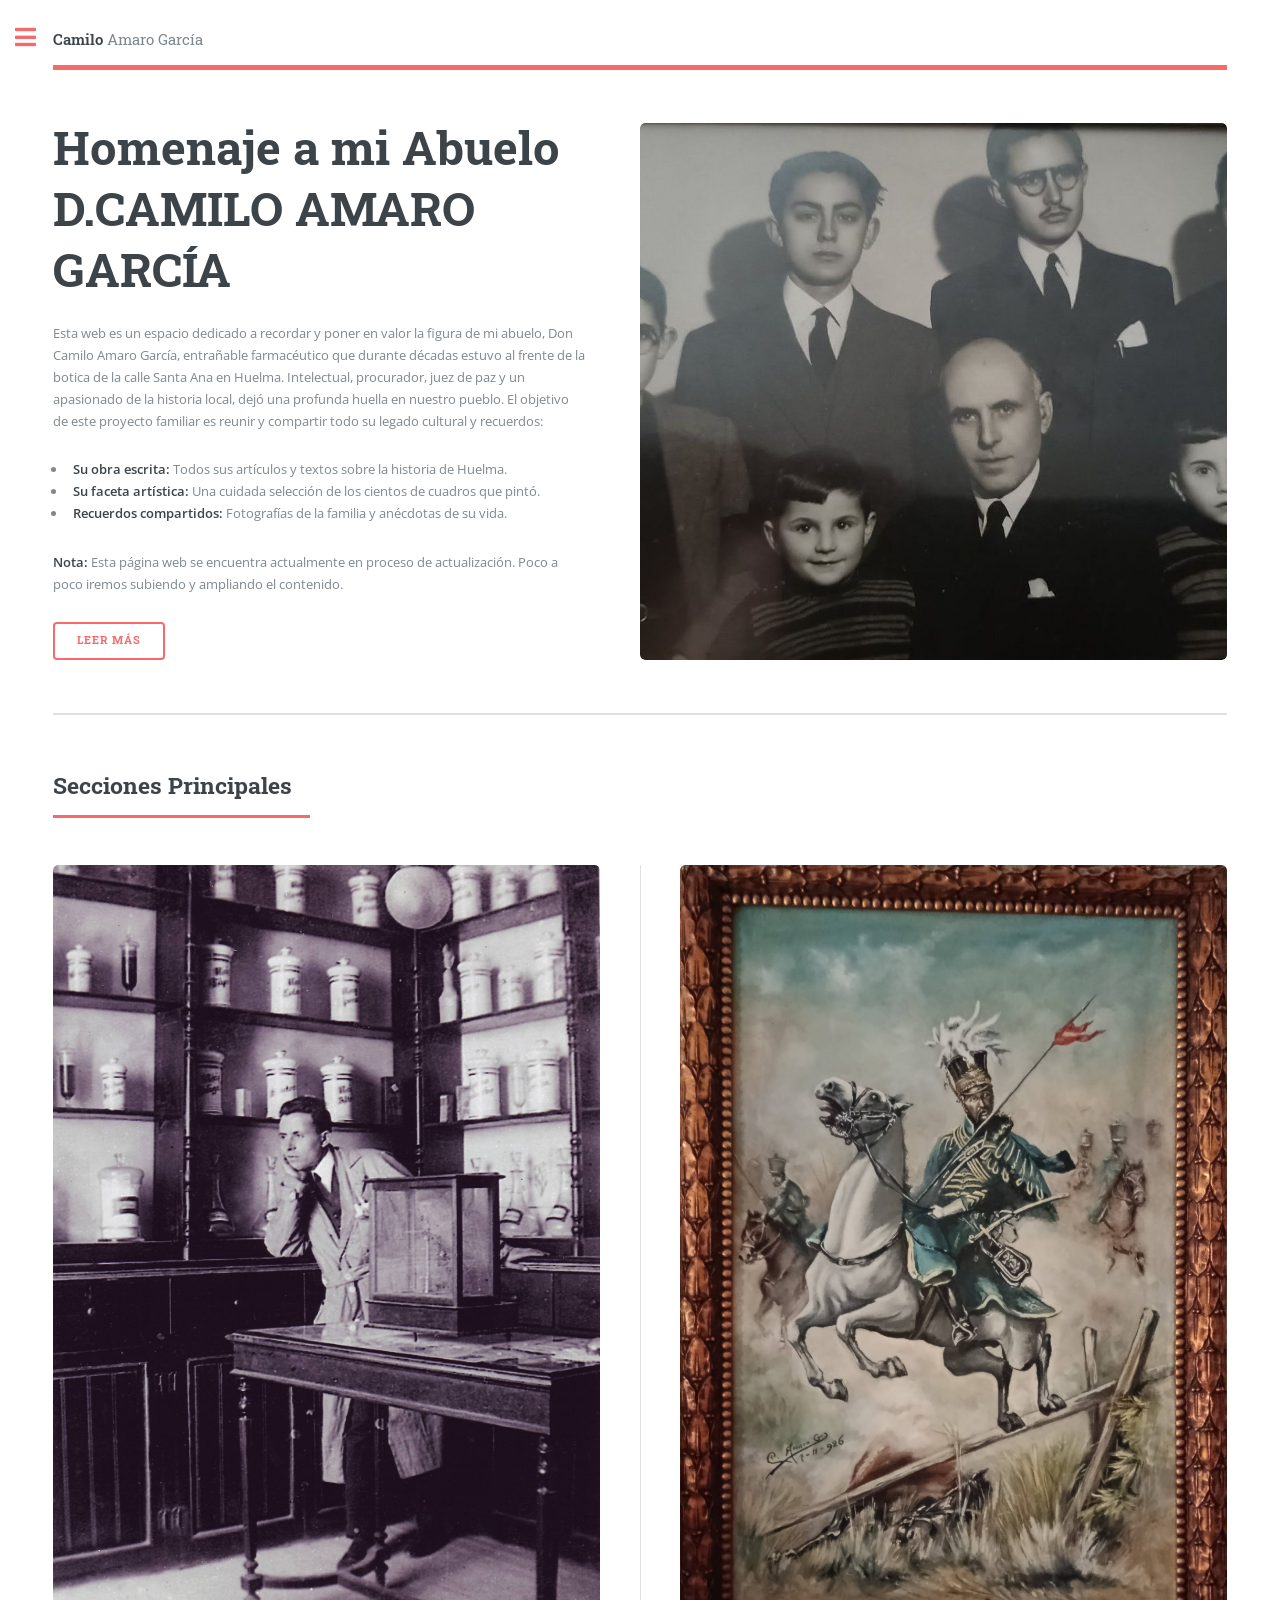
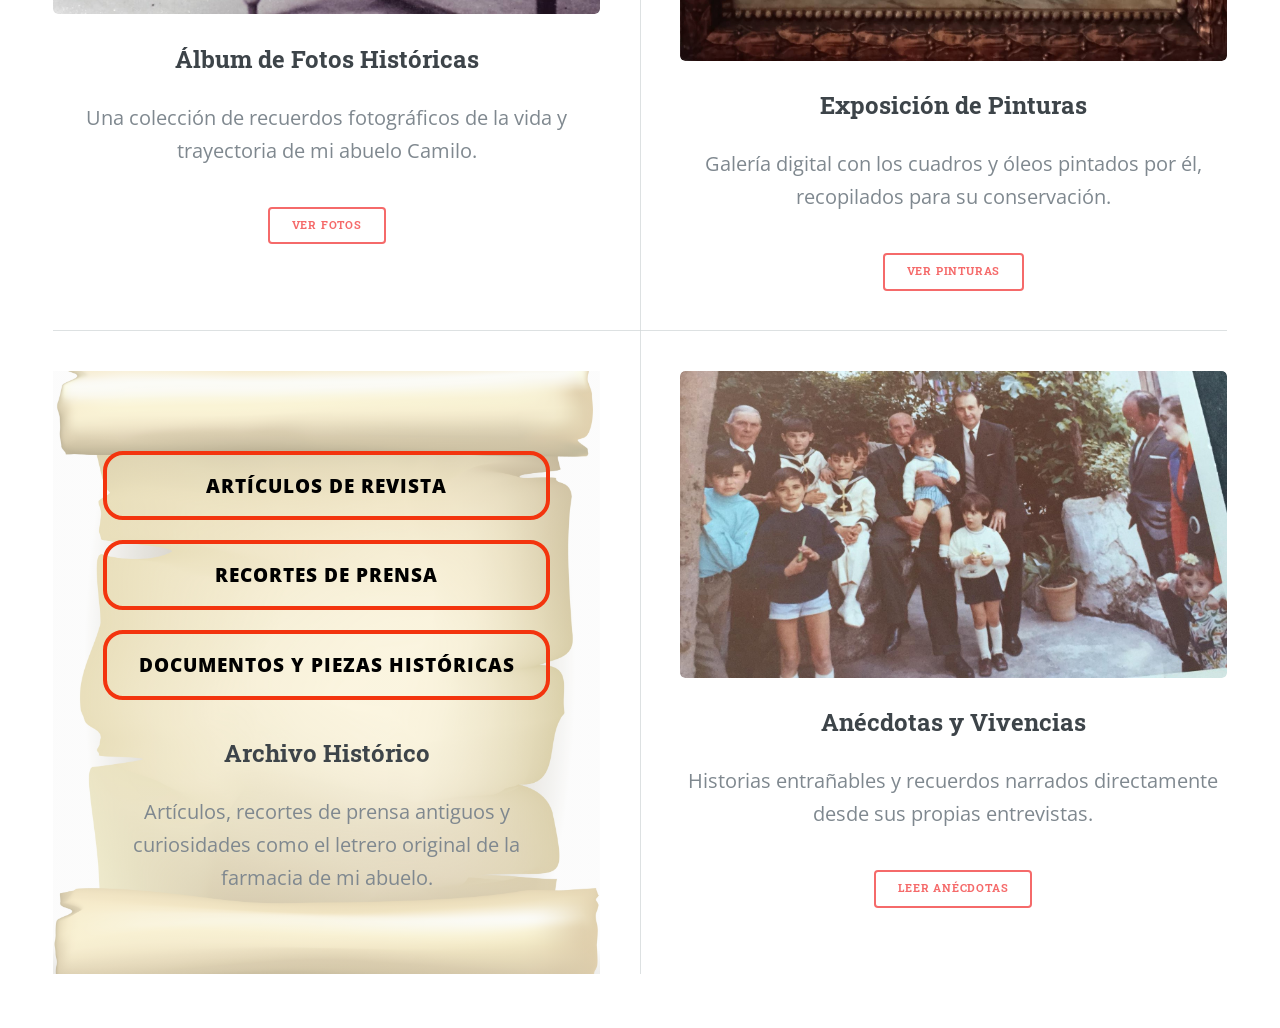
==== index.html @ 5e86f6b0 "Add temporary drive upload files with binary data - Introduced multiple new files in the .tmp.driveu" ====
<!DOCTYPE HTML>
<!--
	Editorial by HTML5 UP
	html5up.net | @ajlkn
	Free for personal and commercial use under the CCA 3.0 license (html5up.net/license)
-->
<html>
	<head>
					

		<title>Camilo Amaro García (WWW)</title>
		<meta charset="utf-8" />
		<meta name="viewport" content="width=device-width, initial-scale=1, user-scalable=no" />
		<link rel="stylesheet" href="assets/css/main.css" />
		
		<script src="https://cdn.jsdelivr.net/npm/@fancyapps/ui@5.0/dist/fancybox/fancybox.umd.js"></script>
<link rel="stylesheet" href="https://cdn.jsdelivr.net/npm/@fancyapps/ui@5.0/dist/fancybox/fancybox.css" />
		
	</head>
	<body class="is-preload">

		<!-- Wrapper -->
			<div id="wrapper">

				<!-- Main -->
					<div id="main">
						<div class="inner">

							<!-- Header -->
								<header id="header">
									<a href="index.html" class="logo"><strong>Camilo</strong> Amaro García</a>
									<ul class="icons">
									<p class="indicacion-menu">Pulsa las 3 líneas para abrir el menú</p>
									</ul>
								</header>

							<!-- Banner -->
								<section id="banner">
									<div class="content">
										<header>
											<h1>Homenaje a mi Abuelo D.CAMILO
											AMARO GARCÍA</h1>
										</header>
										<p>Esta web es un espacio dedicado a recordar y poner en valor la figura de mi abuelo, Don Camilo Amaro García, entrañable farmacéutico que durante décadas estuvo al frente de la botica de la calle Santa Ana en Huelma. Intelectual, procurador, juez de paz y un apasionado de la historia local, dejó una profunda huella en nuestro pueblo.

El objetivo de este proyecto familiar es reunir y compartir todo su legado cultural y recuerdos:
<ul>
	<li><b>Su obra escrita:</b> Todos sus artículos y textos sobre la historia de Huelma.</li>

	<li><b>Su faceta artística:</b> Una cuidada selección de los cientos de cuadros que pintó.</li>

	<li><b>Recuerdos compartidos:</b> Fotografías de la familia y anécdotas de su vida.</li>
									  </ul>
<b>Nota:</b> Esta página web se encuentra actualmente en proceso de actualización. Poco a poco iremos subiendo y ampliando el contenido.
									  <p></p>
										<ul class="actions">
										  <li><a href="" class="button big">Leer Más</a></li>
										</ul>
									</div>
									
										<a href="images/pic10.jpg" class="image" data-fancybox="galeria" data-caption="">
    									<img src="images/pic10.jpg" alt="" /></a>
									</span>
								</section>

						
								

							<!-- Section: Accesos Directos Visuales -->
<section>
    <header class="major">
        <h2>Secciones Principales</h2>
    </header>
    <div class="posts">

        <!-- 1. ACCESO A FOTOS -->
        <article>
            <a href="album01.html" class="image">
                <img src="images/pic01.jpg" alt="Acceso al Álbum de Fotos" />
            </a>
            <h3>Álbum de Fotos Históricas</h3>
            <p>Una colección de recuerdos fotográficos de la vida y trayectoria de mi abuelo Camilo.</p>
            <ul class="actions">
                <li><a href="album01.html" class="button big">Ver Fotos</a></li>
            </ul>
        </article>

        <!-- 2. ACCESO A CUADROS -->
        <article>
            <a href="pinturas01.html" class="image">
                <img src="pinturas/husar01.jpg" alt="Acceso a la Exposición de Cuadros" />
            </a>
            <h3>Exposición de Pinturas</h3>
            <p>Galería digital con los cuadros y óleos pintados por él, recopilados para su conservación.</p>
            <ul class="actions">
                <li><a href="pinturas01.html" class="button big">Ver Pinturas</a></li>
            </ul>
        </article>

        <!-- 3. ACCESO A HEMEROTECA -->
        <article class="seccion-archivo-historico">
    
    <div class="contenedor-botones-archivo">
        <a href="articulos.html" class="boton-historico">
            <span>Artículos de Revista</span>
        </a>
        <a href="prensa.html" class="boton-historico">
            <span>Recortes de prensa</span>
        </a>
        <a href="piezas.html" class="boton-historico">
            <span>Documentos y Piezas Históricas</span>
        </a>
    </div>

    <h3>Archivo Histórico</h3>
    <p>Artículos, recortes de prensa antiguos y curiosidades como el letrero original de la farmacia de mi abuelo.</p>
    
</article>

        <!-- 4. ACCESO A ANÉCDOTAS -->
        <article>
            <a href="anecdotas.html" class="image">
                <img src="images/pic11.jpg" alt="Acceso a Anécdotas" />
            </a>
            <h3>Anécdotas y Vivencias</h3>
            <p>Historias entrañables y recuerdos narrados directamente desde sus propias entrevistas.</p>
            <ul class="actions">
                <li><a href="anecdotas.html" class="button big">Leer Anécdotas</a></li>
            </ul>
        </article>

    </div>
</section>

						</div>
					</div>

				<!-- Sidebar -->
<div id="sidebar">
    <div class="inner">

        <!-- Menu -->
        <nav id="menu">
            <header class="major">
                <h2>Menu</h2>
            </header>
            <ul>
                <li><a href="index.html">Inicio</a></li>
                <li><a href="album01.html">Album de Fotos</a></li>
                <li><a href="pinturas01.html">Exposición de Pinturas</a></li>
                <li><a href="anecdotas.html">Anécdotas</a></li>
                
                <!-- SUBMENÚ DESPLEGABLE -->
                <li>
                    <span class="opener">Archivo Histórico</span>
                    <ul>
                        <li><a href="articulos.html">Artículos de Revista</a></li>
                        <li><a href="prensa.html">Recortes de Prensa</a></li>
                        <li><a href="piezas.html">Documentos y Piezas Históricas</a></li>
                    </ul>
                </li>
                
                <li><a href="links.html">Enlaces</a></li>
                <li><a href="contacto.html">Contacto</a></li> <!-- NUEVO ENLACE -->
            </ul>
        </nav>

       <!-- Section: Miniaturas de Relleno -->
<section>
    <header class="major">
        <h2>Galería</h2>
    </header>
    <div class="mini-posts">
        <!-- Foto 1 -->
        <article>
            <span class="image fit"><img src="images/travesia.jpg" alt="Travesía Camilo Amaro" /></span>
        </article>
        <!-- Foto 2 -->
        <article>
            <span class="image fit"><img src="images/pic03.jpg" alt="Recuerdo familiar" /></span>
        </article>
        <!-- Foto 3 -->
        <article>
            <span class="image fit"><img src="images/pic02.jpg" alt="Obra de arte" /></span>
        </article>
		<article>
            <span class="image fit"><img src="pinturas/callehuelmasinmarco.jpg" alt="Obra de arte" /></span>
        </article>
    </div>
</section>

        <!-- Footer -->
        <footer id="footer">
            <p class="copyright">&copy; Pagina Web rediseñada por Miguel Angel Amaro Soriano, de la plantilla Editorial de <a href="https://html5up.net">HTML5 UP</a>.</p>
        </footer>

    </div>
</div>

			</div>

		<!-- Scripts -->
				
				
				
			<script src="assets/js/jquery.min.js"></script>
			<script src="assets/js/browser.min.js"></script>
			<script src="assets/js/breakpoints.min.js"></script>
			<script src="assets/js/util.js"></script>
			<script src="assets/js/main.js"></script>
				
				<script>
  Fancybox.bind("[data-fancybox]", {
    Images: { Panzoom: { maxScale: 3 } } // Permite ampliar la foto hasta 3 veces su tamaño real en PC
  });
</script>

	</body>
</html>
---- assets/css/main.css ----
@import url(fontawesome-all.min.css);
@import url("https://fonts.googleapis.com/css?family=Open+Sans:400,600,400italic,600italic|Roboto+Slab:400,700");
/*
	Editorial by HTML5 UP
	html5up.net | @ajlkn
	Free for personal and commercial use under the CCA 3.0 license (html5up.net/license)
*/
html, body, div, span, applet, object,
iframe, h1, h2, h3, h4, h5, h6, p, blockquote,
pre, a, abbr, acronym, address, big, cite,
code, del, dfn, em, img, ins, kbd, q, s, samp,
small, strike, strong, sub, sup, tt, var, b,
u, i, center, dl, dt, dd, ol, ul, li, fieldset,
form, label, legend, table, caption, tbody,
tfoot, thead, tr, th, td, article, aside,
canvas, details, embed, figure, figcaption,
footer, header, hgroup, menu, nav, output, ruby,
section, summary, time, mark, audio, video {
  margin: 0;
  padding: 0;
  border: 0;
  font-size: 100%;
  font: inherit;
  vertical-align: baseline; }

article, aside, details, figcaption, figure,
footer, header, hgroup, menu, nav, section {
  display: block; }

body {
  line-height: 1; }

ol, ul {
  list-style: none; }

blockquote, q {
  quotes: none; }
  blockquote:before, blockquote:after, q:before, q:after {
    content: '';
    content: none; }

table {
  border-collapse: collapse;
  border-spacing: 0; }

body {
  -webkit-text-size-adjust: none; }

mark {
  background-color: transparent;
  color: inherit; }

input::-moz-focus-inner {
  border: 0;
  padding: 0; }

input, select, textarea {
  -moz-appearance: none;
  -webkit-appearance: none;
  -ms-appearance: none;
  appearance: none; }

/* Basic */
@-ms-viewport {
  width: device-width; }

body {
  -ms-overflow-style: scrollbar; }

@media screen and (max-width: 480px) {
  html, body {
    min-width: 320px; } }

html {
  box-sizing: border-box; }

*, *:before, *:after {
  box-sizing: inherit; }

body {
  background: #ffffff; }
  body.is-preload *, body.is-preload *:before, body.is-preload *:after, body.is-resizing *, body.is-resizing *:before, body.is-resizing *:after {
    -moz-animation: none !important;
    -webkit-animation: none !important;
    -ms-animation: none !important;
    animation: none !important;
    -moz-transition: none !important;
    -webkit-transition: none !important;
    -ms-transition: none !important;
    transition: none !important; }

/* Type */
body, input, select, textarea {
  color: #7f888f;
  font-family: "Open Sans", sans-serif;
  font-size: 13pt;
  font-weight: 400;
  line-height: 1.65; }
  @media screen and (max-width: 1680px) {
    body, input, select, textarea {
      font-size: 11pt; } }
  @media screen and (max-width: 1280px) {
    body, input, select, textarea {
      font-size: 10pt; } }
  @media screen and (max-width : 1194px ){
    body, input, select, textarea {
      font-size: 9pt; } }

a {
  -moz-transition: color 0.2s ease-in-out, border-bottom-color 0.2s ease-in-out;
  -webkit-transition: color 0.2s ease-in-out, border-bottom-color 0.2s ease-in-out;
  -ms-transition: color 0.2s ease-in-out, border-bottom-color 0.2s ease-in-out;
  transition: color 0.2s ease-in-out, border-bottom-color 0.2s ease-in-out;
  border-bottom: dotted 1px;
  color: #f56a6a;
  text-decoration: none; }
  a:hover {
    border-bottom-color: #f56a6a;
    color: #f56a6a !important; }
    a:hover strong {
      color: inherit; }

strong, b {
  color: #3d4449;
  font-weight: 600; }

em, i {
  font-style: italic; }

p {
  margin: 0 0 2em 0; }

h1, h2, h3, h4, h5, h6 {
  color: #3d4449;
  font-family: "Roboto Slab", serif;
  font-weight: 700;
  line-height: 1.5;
  margin: 0 0 1em 0; }
  h1 a, h2 a, h3 a, h4 a, h5 a, h6 a {
    color: inherit;
    text-decoration: none;
    border-bottom: 0; }

h1 {
  font-size: 4em;
  margin: 0 0 0.5em 0;
  line-height: 1.3; }

h2 {
  font-size: 1.75em; }

h3 {
  font-size: 1.25em; }

h4 {
  font-size: 1.1em; }

h5 {
  font-size: 0.9em; }

h6 {
  font-size: 0.7em; }

@media screen and (max-width: 1680px) {
  h1 {
    font-size: 3.5em; } }

@media screen and (max-width: 980px) {
  h1 {
    font-size: 3.25em; } }

@media screen and (max-width: 736px) {
  h1 {
    font-size: 2em;
    line-height: 1.4; }
  h2 {
    font-size: 1.5em; } }

sub {
  font-size: 0.8em;
  position: relative;
  top: 0.5em; }

sup {
  font-size: 0.8em;
  position: relative;
  top: -0.5em; }

blockquote {
  border-left: solid 3px rgba(210, 215, 217, 0.75);
  font-style: italic;
  margin: 0 0 2em 0;
  padding: 0.5em 0 0.5em 2em; }

code {
  background: rgba(230, 235, 237, 0.25);
  border-radius: 0.375em;
  border: solid 1px rgba(210, 215, 217, 0.75);
  font-family: "Courier New", monospace;
  font-size: 0.9em;
  margin: 0 0.25em;
  padding: 0.25em 0.65em; }

pre {
  -webkit-overflow-scrolling: touch;
  font-family: "Courier New", monospace;
  font-size: 0.9em;
  margin: 0 0 2em 0; }
  pre code {
    display: block;
    line-height: 1.75;
    padding: 1em 1.5em;
    overflow-x: auto; }

hr {
  border: 0;
  border-bottom: solid 1px rgba(210, 215, 217, 0.75);
  margin: 2em 0; }
  hr.major {
    margin: 3em 0; }

.align-left {
  text-align: left; }

.align-center {
  text-align: center; }

.align-right {
  text-align: right; }

/* Row */
.row {
  display: flex;
  flex-wrap: wrap;
  box-sizing: border-box;
  align-items: stretch; }
  .row > * {
    box-sizing: border-box; }
  .row.gtr-uniform > * > :last-child {
    margin-bottom: 0; }
  .row.aln-left {
    justify-content: flex-start; }
  .row.aln-center {
    justify-content: center; }
  .row.aln-right {
    justify-content: flex-end; }
  .row.aln-top {
    align-items: flex-start; }
  .row.aln-middle {
    align-items: center; }
  .row.aln-bottom {
    align-items: flex-end; }
  .row > .imp {
    order: -1; }
  .row > .col-1 {
    width: 8.33333%; }
  .row > .off-1 {
    margin-left: 8.33333%; }
  .row > .col-2 {
    width: 16.66667%; }
  .row > .off-2 {
    margin-left: 16.66667%; }
  .row > .col-3 {
    width: 25%; }
  .row > .off-3 {
    margin-left: 25%; }
  .row > .col-4 {
    width: 33.33333%; }
  .row > .off-4 {
    margin-left: 33.33333%; }
  .row > .col-5 {
    width: 41.66667%; }
  .row > .off-5 {
    margin-left: 41.66667%; }
  .row > .col-6 {
    width: 50%; }
  .row > .off-6 {
    margin-left: 50%; }
  .row > .col-7 {
    width: 58.33333%; }
  .row > .off-7 {
    margin-left: 58.33333%; }
  .row > .col-8 {
    width: 66.66667%; }
  .row > .off-8 {
    margin-left: 66.66667%; }
  .row > .col-9 {
    width: 75%; }
  .row > .off-9 {
    margin-left: 75%; }
  .row > .col-10 {
    width: 83.33333%; }
  .row > .off-10 {
    margin-left: 83.33333%; }
  .row > .col-11 {
    width: 91.66667%; }
  .row > .off-11 {
    margin-left: 91.66667%; }
  .row > .col-12 {
    width: 100%; }
  .row > .off-12 {
    margin-left: 100%; }
  .row.gtr-0 {
    margin-top: 0;
    margin-left: 0em; }
    .row.gtr-0 > * {
      padding: 0 0 0 0em; }
    .row.gtr-0.gtr-uniform {
      margin-top: 0em; }
      .row.gtr-0.gtr-uniform > * {
        padding-top: 0em; }
  .row.gtr-25 {
    margin-top: 0;
    margin-left: -0.375em; }
    .row.gtr-25 > * {
      padding: 0 0 0 0.375em; }
    .row.gtr-25.gtr-uniform {
      margin-top: -0.375em; }
      .row.gtr-25.gtr-uniform > * {
        padding-top: 0.375em; }
  .row.gtr-50 {
    margin-top: 0;
    margin-left: -0.75em; }
    .row.gtr-50 > * {
      padding: 0 0 0 0.75em; }
    .row.gtr-50.gtr-uniform {
      margin-top: -0.75em; }
      .row.gtr-50.gtr-uniform > * {
        padding-top: 0.75em; }
  .row {
    margin-top: 0;
    margin-left: -1.5em; }
    .row > * {
      padding: 0 0 0 1.5em; }
    .row.gtr-uniform {
      margin-top: -1.5em; }
      .row.gtr-uniform > * {
        padding-top: 1.5em; }
  .row.gtr-150 {
    margin-top: 0;
    margin-left: -2.25em; }
    .row.gtr-150 > * {
      padding: 0 0 0 2.25em; }
    .row.gtr-150.gtr-uniform {
      margin-top: -2.25em; }
      .row.gtr-150.gtr-uniform > * {
        padding-top: 2.25em; }
  .row.gtr-200 {
    margin-top: 0;
    margin-left: -3em; }
    .row.gtr-200 > * {
      padding: 0 0 0 3em; }
    .row.gtr-200.gtr-uniform {
      margin-top: -3em; }
      .row.gtr-200.gtr-uniform > * {
        padding-top: 3em; }
  @media screen and (max-width: 1680px) {
    .row {
      display: flex;
      flex-wrap: wrap;
      box-sizing: border-box;
      align-items: stretch; }
      .row > * {
        box-sizing: border-box; }
      .row.gtr-uniform > * > :last-child {
        margin-bottom: 0; }
      .row.aln-left {
        justify-content: flex-start; }
      .row.aln-center {
        justify-content: center; }
      .row.aln-right {
        justify-content: flex-end; }
      .row.aln-top {
        align-items: flex-start; }
      .row.aln-middle {
        align-items: center; }
      .row.aln-bottom {
        align-items: flex-end; }
      .row > .imp-xlarge {
        order: -1; }
      .row > .col-1-xlarge {
        width: 8.33333%; }
      .row > .off-1-xlarge {
        margin-left: 8.33333%; }
      .row > .col-2-xlarge {
        width: 16.66667%; }
      .row > .off-2-xlarge {
        margin-left: 16.66667%; }
      .row > .col-3-xlarge {
        width: 25%; }
      .row > .off-3-xlarge {
        margin-left: 25%; }
      .row > .col-4-xlarge {
        width: 33.33333%; }
      .row > .off-4-xlarge {
        margin-left: 33.33333%; }
      .row > .col-5-xlarge {
        width: 41.66667%; }
      .row > .off-5-xlarge {
        margin-left: 41.66667%; }
      .row > .col-6-xlarge {
        width: 50%; }
      .row > .off-6-xlarge {
        margin-left: 50%; }
      .row > .col-7-xlarge {
        width: 58.33333%; }
      .row > .off-7-xlarge {
        margin-left: 58.33333%; }
      .row > .col-8-xlarge {
        width: 66.66667%; }
      .row > .off-8-xlarge {
        margin-left: 66.66667%; }
      .row > .col-9-xlarge {
        width: 75%; }
      .row > .off-9-xlarge {
        margin-left: 75%; }
      .row > .col-10-xlarge {
        width: 83.33333%; }
      .row > .off-10-xlarge {
        margin-left: 83.33333%; }
      .row > .col-11-xlarge {
        width: 91.66667%; }
      .row > .off-11-xlarge {
        margin-left: 91.66667%; }
      .row > .col-12-xlarge {
        width: 100%; }
      .row > .off-12-xlarge {
        margin-left: 100%; }
      .row.gtr-0 {
        margin-top: 0;
        margin-left: 0em; }
        .row.gtr-0 > * {
          padding: 0 0 0 0em; }
        .row.gtr-0.gtr-uniform {
          margin-top: 0em; }
          .row.gtr-0.gtr-uniform > * {
            padding-top: 0em; }
      .row.gtr-25 {
        margin-top: 0;
        margin-left: -0.375em; }
        .row.gtr-25 > * {
          padding: 0 0 0 0.375em; }
        .row.gtr-25.gtr-uniform {
          margin-top: -0.375em; }
          .row.gtr-25.gtr-uniform > * {
            padding-top: 0.375em; }
      .row.gtr-50 {
        margin-top: 0;
        margin-left: -0.75em; }
        .row.gtr-50 > * {
          padding: 0 0 0 0.75em; }
        .row.gtr-50.gtr-uniform {
          margin-top: -0.75em; }
          .row.gtr-50.gtr-uniform > * {
            padding-top: 0.75em; }
      .row {
        margin-top: 0;
        margin-left: -1.5em; }
        .row > * {
          padding: 0 0 0 1.5em; }
        .row.gtr-uniform {
          margin-top: -1.5em; }
          .row.gtr-uniform > * {
            padding-top: 1.5em; }
      .row.gtr-150 {
        margin-top: 0;
        margin-left: -2.25em; }
        .row.gtr-150 > * {
          padding: 0 0 0 2.25em; }
        .row.gtr-150.gtr-uniform {
          margin-top: -2.25em; }
          .row.gtr-150.gtr-uniform > * {
            padding-top: 2.25em; }
      .row.gtr-200 {
        margin-top: 0;
        margin-left: -3em; }
        .row.gtr-200 > * {
          padding: 0 0 0 3em; }
        .row.gtr-200.gtr-uniform {
          margin-top: -3em; }
          .row.gtr-200.gtr-uniform > * {
            padding-top: 3em; } }
  @media screen and (max-width: 1280px) {
    .row {
      display: flex;
      flex-wrap: wrap;
      box-sizing: border-box;
      align-items: stretch; }
      .row > * {
        box-sizing: border-box; }
      .row.gtr-uniform > * > :last-child {
        margin-bottom: 0; }
      .row.aln-left {
        justify-content: flex-start; }
      .row.aln-center {
        justify-content: center; }
      .row.aln-right {
        justify-content: flex-end; }
      .row.aln-top {
        align-items: flex-start; }
      .row.aln-middle {
        align-items: center; }
      .row.aln-bottom {
        align-items: flex-end; }
      .row > .imp-large {
        order: -1; }
      .row > .col-1-large {
        width: 8.33333%; }
      .row > .off-1-large {
        margin-left: 8.33333%; }
      .row > .col-2-large {
        width: 16.66667%; }
      .row > .off-2-large {
        margin-left: 16.66667%; }
      .row > .col-3-large {
        width: 25%; }
      .row > .off-3-large {
        margin-left: 25%; }
      .row > .col-4-large {
        width: 33.33333%; }
      .row > .off-4-large {
        margin-left: 33.33333%; }
      .row > .col-5-large {
        width: 41.66667%; }
      .row > .off-5-large {
        margin-left: 41.66667%; }
      .row > .col-6-large {
        width: 50%; }
      .row > .off-6-large {
        margin-left: 50%; }
      .row > .col-7-large {
        width: 58.33333%; }
      .row > .off-7-large {
        margin-left: 58.33333%; }
      .row > .col-8-large {
        width: 66.66667%; }
      .row > .off-8-large {
        margin-left: 66.66667%; }
      .row > .col-9-large {
        width: 75%; }
      .row > .off-9-large {
        margin-left: 75%; }
      .row > .col-10-large {
        width: 83.33333%; }
      .row > .off-10-large {
        margin-left: 83.33333%; }
      .row > .col-11-large {
        width: 91.66667%; }
      .row > .off-11-large {
        margin-left: 91.66667%; }
      .row > .col-12-large {
        width: 100%; }
      .row > .off-12-large {
        margin-left: 100%; }
      .row.gtr-0 {
        margin-top: 0;
        margin-left: 0em; }
        .row.gtr-0 > * {
          padding: 0 0 0 0em; }
        .row.gtr-0.gtr-uniform {
          margin-top: 0em; }
          .row.gtr-0.gtr-uniform > * {
            padding-top: 0em; }
      .row.gtr-25 {
        margin-top: 0;
        margin-left: -0.375em; }
        .row.gtr-25 > * {
          padding: 0 0 0 0.375em; }
        .row.gtr-25.gtr-uniform {
          margin-top: -0.375em; }
          .row.gtr-25.gtr-uniform > * {
            padding-top: 0.375em; }
      .row.gtr-50 {
        margin-top: 0;
        margin-left: -0.75em; }
        .row.gtr-50 > * {
          padding: 0 0 0 0.75em; }
        .row.gtr-50.gtr-uniform {
          margin-top: -0.75em; }
          .row.gtr-50.gtr-uniform > * {
            padding-top: 0.75em; }
      .row {
        margin-top: 0;
        margin-left: -1.5em; }
        .row > * {
          padding: 0 0 0 1.5em; }
        .row.gtr-uniform {
          margin-top: -1.5em; }
          .row.gtr-uniform > * {
            padding-top: 1.5em; }
      .row.gtr-150 {
        margin-top: 0;
        margin-left: -2.25em; }
        .row.gtr-150 > * {
          padding: 0 0 0 2.25em; }
        .row.gtr-150.gtr-uniform {
          margin-top: -2.25em; }
          .row.gtr-150.gtr-uniform > * {
            padding-top: 2.25em; }
      .row.gtr-200 {
        margin-top: 0;
        margin-left: -3em; }
        .row.gtr-200 > * {
          padding: 0 0 0 3em; }
        .row.gtr-200.gtr-uniform {
          margin-top: -3em; }
          .row.gtr-200.gtr-uniform > * {
            padding-top: 3em; } }
  @media screen and (max-width: 980px) {
    .row {
      display: flex;
      flex-wrap: wrap;
      box-sizing: border-box;
      align-items: stretch; }
      .row > * {
        box-sizing: border-box; }
      .row.gtr-uniform > * > :last-child {
        margin-bottom: 0; }
      .row.aln-left {
        justify-content: flex-start; }
      .row.aln-center {
        justify-content: center; }
      .row.aln-right {
        justify-content: flex-end; }
      .row.aln-top {
        align-items: flex-start; }
      .row.aln-middle {
        align-items: center; }
      .row.aln-bottom {
        align-items: flex-end; }
      .row > .imp-medium {
        order: -1; }
      .row > .col-1-medium {
        width: 8.33333%; }
      .row > .off-1-medium {
        margin-left: 8.33333%; }
      .row > .col-2-medium {
        width: 16.66667%; }
      .row > .off-2-medium {
        margin-left: 16.66667%; }
      .row > .col-3-medium {
        width: 25%; }
      .row > .off-3-medium {
        margin-left: 25%; }
      .row > .col-4-medium {
        width: 33.33333%; }
      .row > .off-4-medium {
        margin-left: 33.33333%; }
      .row > .col-5-medium {
        width: 41.66667%; }
      .row > .off-5-medium {
        margin-left: 41.66667%; }
      .row > .col-6-medium {
        width: 50%; }
      .row > .off-6-medium {
        margin-left: 50%; }
      .row > .col-7-medium {
        width: 58.33333%; }
      .row > .off-7-medium {
        margin-left: 58.33333%; }
      .row > .col-8-medium {
        width: 66.66667%; }
      .row > .off-8-medium {
        margin-left: 66.66667%; }
      .row > .col-9-medium {
        width: 75%; }
      .row > .off-9-medium {
        margin-left: 75%; }
      .row > .col-10-medium {
        width: 83.33333%; }
      .row > .off-10-medium {
        margin-left: 83.33333%; }
      .row > .col-11-medium {
        width: 91.66667%; }
      .row > .off-11-medium {
        margin-left: 91.66667%; }
      .row > .col-12-medium {
        width: 100%; }
      .row > .off-12-medium {
        margin-left: 100%; }
      .row.gtr-0 {
        margin-top: 0;
        margin-left: 0em; }
        .row.gtr-0 > * {
          padding: 0 0 0 0em; }
        .row.gtr-0.gtr-uniform {
          margin-top: 0em; }
          .row.gtr-0.gtr-uniform > * {
            padding-top: 0em; }
      .row.gtr-25 {
        margin-top: 0;
        margin-left: -0.375em; }
        .row.gtr-25 > * {
          padding: 0 0 0 0.375em; }
        .row.gtr-25.gtr-uniform {
          margin-top: -0.375em; }
          .row.gtr-25.gtr-uniform > * {
            padding-top: 0.375em; }
      .row.gtr-50 {
        margin-top: 0;
        margin-left: -0.75em; }
        .row.gtr-50 > * {
          padding: 0 0 0 0.75em; }
        .row.gtr-50.gtr-uniform {
          margin-top: -0.75em; }
          .row.gtr-50.gtr-uniform > * {
            padding-top: 0.75em; }
      .row {
        margin-top: 0;
        margin-left: -1.5em; }
        .row > * {
          padding: 0 0 0 1.5em; }
        .row.gtr-uniform {
          margin-top: -1.5em; }
          .row.gtr-uniform > * {
            padding-top: 1.5em; }
      .row.gtr-150 {
        margin-top: 0;
        margin-left: -2.25em; }
        .row.gtr-150 > * {
          padding: 0 0 0 2.25em; }
        .row.gtr-150.gtr-uniform {
          margin-top: -2.25em; }
          .row.gtr-150.gtr-uniform > * {
            padding-top: 2.25em; }
      .row.gtr-200 {
        margin-top: 0;
        margin-left: -3em; }
        .row.gtr-200 > * {
          padding: 0 0 0 3em; }
        .row.gtr-200.gtr-uniform {
          margin-top: -3em; }
          .row.gtr-200.gtr-uniform > * {
            padding-top: 3em; } }
  @media screen and (max-width: 736px) {
    .row {
      display: flex;
      flex-wrap: wrap;
      box-sizing: border-box;
      align-items: stretch; }
      .row > * {
        box-sizing: border-box; }
      .row.gtr-uniform > * > :last-child {
        margin-bottom: 0; }
      .row.aln-left {
        justify-content: flex-start; }
      .row.aln-center {
        justify-content: center; }
      .row.aln-right {
        justify-content: flex-end; }
      .row.aln-top {
        align-items: flex-start; }
      .row.aln-middle {
        align-items: center; }
      .row.aln-bottom {
        align-items: flex-end; }
      .row > .imp-small {
        order: -1; }
      .row > .col-1-small {
        width: 8.33333%; }
      .row > .off-1-small {
        margin-left: 8.33333%; }
      .row > .col-2-small {
        width: 16.66667%; }
      .row > .off-2-small {
        margin-left: 16.66667%; }
      .row > .col-3-small {
        width: 25%; }
      .row > .off-3-small {
        margin-left: 25%; }
      .row > .col-4-small {
        width: 33.33333%; }
      .row > .off-4-small {
        margin-left: 33.33333%; }
      .row > .col-5-small {
        width: 41.66667%; }
      .row > .off-5-small {
        margin-left: 41.66667%; }
      .row > .col-6-small {
        width: 50%; }
      .row > .off-6-small {
        margin-left: 50%; }
      .row > .col-7-small {
        width: 58.33333%; }
      .row > .off-7-small {
        margin-left: 58.33333%; }
      .row > .col-8-small {
        width: 66.66667%; }
      .row > .off-8-small {
        margin-left: 66.66667%; }
      .row > .col-9-small {
        width: 75%; }
      .row > .off-9-small {
        margin-left: 75%; }
      .row > .col-10-small {
        width: 83.33333%; }
      .row > .off-10-small {
        margin-left: 83.33333%; }
      .row > .col-11-small {
        width: 91.66667%; }
      .row > .off-11-small {
        margin-left: 91.66667%; }
      .row > .col-12-small {
        width: 100%; }
      .row > .off-12-small {
        margin-left: 100%; }
      .row.gtr-0 {
        margin-top: 0;
        margin-left: 0em; }
        .row.gtr-0 > * {
          padding: 0 0 0 0em; }
        .row.gtr-0.gtr-uniform {
          margin-top: 0em; }
          .row.gtr-0.gtr-uniform > * {
            padding-top: 0em; }
      .row.gtr-25 {
        margin-top: 0;
        margin-left: -0.375em; }
        .row.gtr-25 > * {
          padding: 0 0 0 0.375em; }
        .row.gtr-25.gtr-uniform {
          margin-top: -0.375em; }
          .row.gtr-25.gtr-uniform > * {
            padding-top: 0.375em; }
      .row.gtr-50 {
        margin-top: 0;
        margin-left: -0.75em; }
        .row.gtr-50 > * {
          padding: 0 0 0 0.75em; }
        .row.gtr-50.gtr-uniform {
          margin-top: -0.75em; }
          .row.gtr-50.gtr-uniform > * {
            padding-top: 0.75em; }
      .row {
        margin-top: 0;
        margin-left: -1.5em; }
        .row > * {
          padding: 0 0 0 1.5em; }
        .row.gtr-uniform {
          margin-top: -1.5em; }
          .row.gtr-uniform > * {
            padding-top: 1.5em; }
      .row.gtr-150 {
        margin-top: 0;
        margin-left: -2.25em; }
        .row.gtr-150 > * {
          padding: 0 0 0 2.25em; }
        .row.gtr-150.gtr-uniform {
          margin-top: -2.25em; }
          .row.gtr-150.gtr-uniform > * {
            padding-top: 2.25em; }
      .row.gtr-200 {
        margin-top: 0;
        margin-left: -3em; }
        .row.gtr-200 > * {
          padding: 0 0 0 3em; }
        .row.gtr-200.gtr-uniform {
          margin-top: -3em; }
          .row.gtr-200.gtr-uniform > * {
            padding-top: 3em; } }
  @media screen and (max-width: 480px) {
    .row {
      display: flex;
      flex-wrap: wrap;
      box-sizing: border-box;
      align-items: stretch; }
      .row > * {
        box-sizing: border-box; }
      .row.gtr-uniform > * > :last-child {
        margin-bottom: 0; }
      .row.aln-left {
        justify-content: flex-start; }
      .row.aln-center {
        justify-content: center; }
      .row.aln-right {
        justify-content: flex-end; }
      .row.aln-top {
        align-items: flex-start; }
      .row.aln-middle {
        align-items: center; }
      .row.aln-bottom {
        align-items: flex-end; }
      .row > .imp-xsmall {
        order: -1; }
      .row > .col-1-xsmall {
        width: 8.33333%; }
      .row > .off-1-xsmall {
        margin-left: 8.33333%; }
      .row > .col-2-xsmall {
        width: 16.66667%; }
      .row > .off-2-xsmall {
        margin-left: 16.66667%; }
      .row > .col-3-xsmall {
        width: 25%; }
      .row > .off-3-xsmall {
        margin-left: 25%; }
      .row > .col-4-xsmall {
        width: 33.33333%; }
      .row > .off-4-xsmall {
        margin-left: 33.33333%; }
      .row > .col-5-xsmall {
        width: 41.66667%; }
      .row > .off-5-xsmall {
        margin-left: 41.66667%; }
      .row > .col-6-xsmall {
        width: 50%; }
      .row > .off-6-xsmall {
        margin-left: 50%; }
      .row > .col-7-xsmall {
        width: 58.33333%; }
      .row > .off-7-xsmall {
        margin-left: 58.33333%; }
      .row > .col-8-xsmall {
        width: 66.66667%; }
      .row > .off-8-xsmall {
        margin-left: 66.66667%; }
      .row > .col-9-xsmall {
        width: 75%; }
      .row > .off-9-xsmall {
        margin-left: 75%; }
      .row > .col-10-xsmall {
        width: 83.33333%; }
      .row > .off-10-xsmall {
        margin-left: 83.33333%; }
      .row > .col-11-xsmall {
        width: 91.66667%; }
      .row > .off-11-xsmall {
        margin-left: 91.66667%; }
      .row > .col-12-xsmall {
        width: 100%; }
      .row > .off-12-xsmall {
        margin-left: 100%; }
      .row.gtr-0 {
        margin-top: 0;
        margin-left: 0em; }
        .row.gtr-0 > * {
          padding: 0 0 0 0em; }
        .row.gtr-0.gtr-uniform {
          margin-top: 0em; }
          .row.gtr-0.gtr-uniform > * {
            padding-top: 0em; }
      .row.gtr-25 {
        margin-top: 0;
        margin-left: -0.375em; }
        .row.gtr-25 > * {
          padding: 0 0 0 0.375em; }
        .row.gtr-25.gtr-uniform {
          margin-top: -0.375em; }
          .row.gtr-25.gtr-uniform > * {
            padding-top: 0.375em; }
      .row.gtr-50 {
        margin-top: 0;
        margin-left: -0.75em; }
        .row.gtr-50 > * {
          padding: 0 0 0 0.75em; }
        .row.gtr-50.gtr-uniform {
          margin-top: -0.75em; }
          .row.gtr-50.gtr-uniform > * {
            padding-top: 0.75em; }
      .row {
        margin-top: 0;
        margin-left: -1.5em; }
        .row > * {
          padding: 0 0 0 1.5em; }
        .row.gtr-uniform {
          margin-top: -1.5em; }
          .row.gtr-uniform > * {
            padding-top: 1.5em; }
      .row.gtr-150 {
        margin-top: 0;
        margin-left: -2.25em; }
        .row.gtr-150 > * {
          padding: 0 0 0 2.25em; }
        .row.gtr-150.gtr-uniform {
          margin-top: -2.25em; }
          .row.gtr-150.gtr-uniform > * {
            padding-top: 2.25em; }
      .row.gtr-200 {
        margin-top: 0;
        margin-left: -3em; }
        .row.gtr-200 > * {
          padding: 0 0 0 3em; }
        .row.gtr-200.gtr-uniform {
          margin-top: -3em; }
          .row.gtr-200.gtr-uniform > * {
            padding-top: 3em; } }

/* Section/Article */
section.special, article.special {
  text-align: center; }

header p {
  font-family: "Roboto Slab", serif;
  font-size: 1em;
  font-weight: 400;
  letter-spacing: 0.075em;
  margin-top: -0.5em;
  text-transform: uppercase; }

header.major > :last-child {
  border-bottom: solid 3px #f56a6a;
  display: inline-block;
  margin: 0 0 2em 0;
  padding: 0 0.75em 0.5em 0; }

header.main > :last-child {
  margin: 0 0 1em 0; }

/* Form */
form {
  margin: 0 0 2em 0; }

label {
  color: #3d4449;
  display: block;
  font-size: 0.9em;
  font-weight: 600;
  margin: 0 0 1em 0; }

input[type="text"],
input[type="password"],
input[type="email"],
input[type="tel"],
input[type="search"],
input[type="url"],
select,
textarea {
  -moz-appearance: none;
  -webkit-appearance: none;
  -ms-appearance: none;
  appearance: none;
  background: #ffffff;
  border-radius: 0.375em;
  border: none;
  border: solid 1px rgba(210, 215, 217, 0.75);
  color: inherit;
  display: block;
  outline: 0;
  padding: 0 1em;
  text-decoration: none;
  width: 100%; }
  input[type="text"]:invalid,
  input[type="password"]:invalid,
  input[type="email"]:invalid,
  input[type="tel"]:invalid,
  input[type="search"]:invalid,
  input[type="url"]:invalid,
  select:invalid,
  textarea:invalid {
    box-shadow: none; }
  input[type="text"]:focus,
  input[type="password"]:focus,
  input[type="email"]:focus,
  input[type="tel"]:focus,
  input[type="search"]:focus,
  input[type="url"]:focus,
  select:focus,
  textarea:focus {
    border-color: #f56a6a;
    box-shadow: 0 0 0 1px #f56a6a; }

select {
  background-image: url("data:image/svg+xml;charset=utf8,%3Csvg xmlns='http://www.w3.org/2000/svg' width='40' height='40' preserveAspectRatio='none' viewBox='0 0 40 40'%3E%3Cpath d='M9.4,12.3l10.4,10.4l10.4-10.4c0.2-0.2,0.5-0.4,0.9-0.4c0.3,0,0.6,0.1,0.9,0.4l3.3,3.3c0.2,0.2,0.4,0.5,0.4,0.9 c0,0.4-0.1,0.6-0.4,0.9L20.7,31.9c-0.2,0.2-0.5,0.4-0.9,0.4c-0.3,0-0.6-0.1-0.9-0.4L4.3,17.3c-0.2-0.2-0.4-0.5-0.4-0.9 c0-0.4,0.1-0.6,0.4-0.9l3.3-3.3c0.2-0.2,0.5-0.4,0.9-0.4S9.1,12.1,9.4,12.3z' fill='rgba(210, 215, 217, 0.75)' /%3E%3C/svg%3E");
  background-size: 1.25em;
  background-repeat: no-repeat;
  background-position: calc(100% - 1em) center;
  height: 2.75em;
  padding-right: 2.75em;
  text-overflow: ellipsis; }
  select option {
    color: #3d4449;
    background: #ffffff; }
  select:focus::-ms-value {
    background-color: transparent; }
  select::-ms-expand {
    display: none; }

input[type="text"],
input[type="password"],
input[type="email"],
input[type="tel"],
input[type="search"],
input[type="url"],
select {
  height: 2.75em; }

textarea {
  padding: 0.75em 1em; }

input[type="checkbox"],
input[type="radio"] {
  -moz-appearance: none;
  -webkit-appearance: none;
  -ms-appearance: none;
  appearance: none;
  display: block;
  float: left;
  margin-right: -2em;
  opacity: 0;
  width: 1em;
  z-index: -1; }
  input[type="checkbox"] + label,
  input[type="radio"] + label {
    text-decoration: none;
    color: #7f888f;
    cursor: pointer;
    display: inline-block;
    font-size: 1em;
    font-weight: 400;
    padding-left: 2.4em;
    padding-right: 0.75em;
    position: relative; }
    input[type="checkbox"] + label:before,
    input[type="radio"] + label:before {
      -moz-osx-font-smoothing: grayscale;
      -webkit-font-smoothing: antialiased;
      display: inline-block;
      font-style: normal;
      font-variant: normal;
      text-rendering: auto;
      line-height: 1;
      text-transform: none !important;
      font-family: 'Font Awesome 5 Free';
      font-weight: 900; }
    input[type="checkbox"] + label:before,
    input[type="radio"] + label:before {
      background: #ffffff;
      border-radius: 0.375em;
      border: solid 1px rgba(210, 215, 217, 0.75);
      content: '';
      display: inline-block;
      font-size: 0.8em;
      height: 2.0625em;
      left: 0;
      line-height: 2.0625em;
      position: absolute;
      text-align: center;
      top: 0;
      width: 2.0625em; }
  input[type="checkbox"]:checked + label:before,
  input[type="radio"]:checked + label:before {
    background: #3d4449;
    border-color: #3d4449;
    color: #ffffff;
    content: '\f00c'; }
  input[type="checkbox"]:focus + label:before,
  input[type="radio"]:focus + label:before {
    border-color: #f56a6a;
    box-shadow: 0 0 0 1px #f56a6a; }

input[type="checkbox"] + label:before {
  border-radius: 0.375em; }

input[type="radio"] + label:before {
  border-radius: 100%; }

::-webkit-input-placeholder {
  color: #9fa3a6 !important;
  opacity: 1.0; }

:-moz-placeholder {
  color: #9fa3a6 !important;
  opacity: 1.0; }

::-moz-placeholder {
  color: #9fa3a6 !important;
  opacity: 1.0; }

:-ms-input-placeholder {
  color: #9fa3a6 !important;
  opacity: 1.0; }

/* Box */
.box {
  border-radius: 0.375em;
  border: solid 1px rgba(210, 215, 217, 0.75);
  margin-bottom: 2em;
  padding: 1.5em; }
  .box > :last-child,
  .box > :last-child > :last-child,
  .box > :last-child > :last-child > :last-child {
    margin-bottom: 0; }
  .box.alt {
    border: 0;
    border-radius: 0;
    padding: 0; }

/* Icon */
.icon {
  text-decoration: none;
  border-bottom: none;
  position: relative; }
  .icon:before {
    -moz-osx-font-smoothing: grayscale;
    -webkit-font-smoothing: antialiased;
    display: inline-block;
    font-style: normal;
    font-variant: normal;
    text-rendering: auto;
    line-height: 1;
    text-transform: none !important;
    font-family: 'Font Awesome 5 Free';
    font-weight: 400; }
  .icon > .label {
    display: none; }
  .icon:before {
    line-height: inherit; }
  .icon.solid:before {
    font-weight: 900; }
  .icon.brands:before {
    font-family: 'Font Awesome 5 Brands'; }

/* Image */
.image {
  border-radius: 0.375em;
  border: 0;
  display: inline-block;
  position: relative; }
  .image img {
    border-radius: 0.375em;
    display: block; }
  .image.left, .image.right {
    max-width: 40%; }
    .image.left img, .image.right img {
      width: 100%; }
  .image.left {
    float: left;
    padding: 0 1.5em 1em 0;
    top: 0.25em; }
  .image.right {
    float: right;
    padding: 0 0 1em 1.5em;
    top: 0.25em; }
  .image.fit {
    display: block;
    margin: 0 0 2em 0;
    width: 100%; }
    .image.fit img {
      width: 100%; }
  .image.main {
    display: block;
    margin: 0 0 3em 0;
    width: 100%; }
    .image.main img {
      width: 100%; }

a.image {
  overflow: hidden; }
  a.image img {
    -moz-transition: -moz-transform 0.2s ease;
    -webkit-transition: -webkit-transform 0.2s ease;
    -ms-transition: -ms-transform 0.2s ease;
    transition: transform 0.2s ease; }
  a.image:hover img {
    -moz-transform: scale(1.075);
    -webkit-transform: scale(1.075);
    -ms-transform: scale(1.075);
    transform: scale(1.075); }

/* List */
ol {
  list-style: decimal;
  margin: 0 0 2em 0;
  padding-left: 1.25em; }
  ol li {
    padding-left: 0.25em; }

ul {
  list-style: disc;
  margin: 0 0 2em 0;
  padding-left: 1em; }
  ul li {
    padding-left: 0.5em; }
  ul.alt {
    list-style: none;
    padding-left: 0; }
    ul.alt li {
      border-top: solid 1px rgba(210, 215, 217, 0.75);
      padding: 0.5em 0; }
      ul.alt li:first-child {
        border-top: 0;
        padding-top: 0; }

dl {
  margin: 0 0 2em 0; }
  dl dt {
    display: block;
    font-weight: 600;
    margin: 0 0 1em 0; }
  dl dd {
    margin-left: 2em; }

/* Actions */
ul.actions {
  display: -moz-flex;
  display: -webkit-flex;
  display: -ms-flex;
  display: flex;
  cursor: default;
  list-style: none;
  margin-left: -1em;
  padding-left: 0; }
  ul.actions li {
    padding: 0 0 0 1em;
    vertical-align: middle; }
  ul.actions.special {
    -moz-justify-content: center;
    -webkit-justify-content: center;
    -ms-justify-content: center;
    justify-content: center;
    width: 100%;
    margin-left: 0; }
    ul.actions.special li:first-child {
      padding-left: 0; }
  ul.actions.stacked {
    -moz-flex-direction: column;
    -webkit-flex-direction: column;
    -ms-flex-direction: column;
    flex-direction: column;
    margin-left: 0; }
    ul.actions.stacked li {
      padding: 1.3em 0 0 0; }
      ul.actions.stacked li:first-child {
        padding-top: 0; }
  ul.actions.fit {
    width: calc(100% + 1em); }
    ul.actions.fit li {
      -moz-flex-grow: 1;
      -webkit-flex-grow: 1;
      -ms-flex-grow: 1;
      flex-grow: 1;
      -moz-flex-shrink: 1;
      -webkit-flex-shrink: 1;
      -ms-flex-shrink: 1;
      flex-shrink: 1;
      width: 100%; }
      ul.actions.fit li > * {
        width: 100%; }
    ul.actions.fit.stacked {
      width: 100%; }

/* Icons */
ul.icons {
  cursor: default;
  list-style: none;
  padding-left: 0; }
  ul.icons li {
    display: inline-block;
    padding: 0 1em 0 0; }
    ul.icons li:last-child {
      padding-right: 0; }
    ul.icons li .icon {
      color: inherit; }
      ul.icons li .icon:before {
        font-size: 1.25em; }

/* Contact */
ul.contact {
  list-style: none;
  padding: 0;
  width: 100% !important; } /* <--- CAMBIO 1: Fuerza a la lista a no salirse */
  ul.contact li {
    word-break: break-all !important; /* <--- CAMBIO 2: Rompe el e-mail largo en líneas nuevas */
    text-decoration: none;
    border-top: solid 1px rgba(210, 215, 217, 0.75);
    margin: 1.5em 0 0 0;
    padding: 1.5em 0 0 3em;
    position: relative; }
    ul.contact li:before {
      -moz-osx-font-smoothing: grayscale;
      -webkit-font-smoothing: antialiased;
      display: inline-block;
      font-style: normal;
      font-variant: normal;
      text-rendering: auto;
      line-height: 1;
      text-transform: none !important;
      font-family: 'Font Awesome 5 Free';
      font-weight: 400; }
    ul.contact li:before {
      color: #f56a6a;
      display: inline-block;
      font-size: 1.5em;
      height: 1.125em;
      left: 0;
      line-height: 1.125em;
      position: absolute;
      text-align: center;
      top: 1em;
      width: 1.5em; }
    ul.contact li:first-child {
      border-top: 0;
      margin-top: 0;
      padding-top: 0; }
      ul.contact li:first-child:before {
        top: 0; }
    ul.contact li a {
      color: inherit; }


/* Pagination */
ul.pagination {
  cursor: default;
  list-style: none;
  padding-left: 0; }
  ul.pagination li {
    display: inline-block;
    padding-left: 0;
    vertical-align: middle; }
    ul.pagination li > .page {
      -moz-transition: background-color 0.2s ease-in-out, color 0.2s ease-in-out;
      -webkit-transition: background-color 0.2s ease-in-out, color 0.2s ease-in-out;
      -ms-transition: background-color 0.2s ease-in-out, color 0.2s ease-in-out;
      transition: background-color 0.2s ease-in-out, color 0.2s ease-in-out;
      border-bottom: 0;
      border-radius: 0.375em;
      display: inline-block;
      font-size: 0.8em;
      font-weight: 600;
      height: 2em;
      line-height: 2em;
      margin: 0 0.125em;
      min-width: 2em;
      padding: 0 0.5em;
      text-align: center; }
      ul.pagination li > .page.active {
        background-color: #f56a6a;
        color: #ffffff !important; }
        ul.pagination li > .page.active:hover {
          background-color: #f67878; }
        ul.pagination li > .page.active:active {
          background-color: #f45c5c; }
    ul.pagination li:first-child {
      padding-right: 0.75em; }
    ul.pagination li:last-child {
      padding-left: 0.75em; }
  @media screen and (max-width: 480px) {
    ul.pagination li:nth-child(n+2):nth-last-child(n+2) {
      display: none; }
    ul.pagination li:first-child {
      padding-right: 0; } }

/* Table */
.table-wrapper {
  -webkit-overflow-scrolling: touch;
  overflow-x: auto; }

table {
  margin: 0 0 2em 0;
  width: 100%; }
  table tbody tr {
    border: solid 1px rgba(210, 215, 217, 0.75);
    border-left: 0;
    border-right: 0; }
    table tbody tr:nth-child(2n + 1) {
      background-color: rgba(230, 235, 237, 0.25); }
  table td {
    padding: 0.75em 0.75em; }
  table th {
    color: #3d4449;
    font-size: 0.9em;
    font-weight: 600;
    padding: 0 0.75em 0.75em 0.75em;
    text-align: left; }
  table thead {
    border-bottom: solid 2px rgba(210, 215, 217, 0.75); }
  table tfoot {
    border-top: solid 2px rgba(210, 215, 217, 0.75); }
  table.alt {
    border-collapse: separate; }
    table.alt tbody tr td {
      border: solid 1px rgba(210, 215, 217, 0.75);
      border-left-width: 0;
      border-top-width: 0; }
      table.alt tbody tr td:first-child {
        border-left-width: 1px; }
    table.alt tbody tr:first-child td {
      border-top-width: 1px; }
    table.alt thead {
      border-bottom: 0; }
    table.alt tfoot {
      border-top: 0; }

/* Button */
input[type="submit"],
input[type="reset"],
input[type="button"],
button,
.button {
  -moz-appearance: none;
  -webkit-appearance: none;
  -ms-appearance: none;
  appearance: none;
  -moz-transition: background-color 0.2s ease-in-out, color 0.2s ease-in-out;
  -webkit-transition: background-color 0.2s ease-in-out, color 0.2s ease-in-out;
  -ms-transition: background-color 0.2s ease-in-out, color 0.2s ease-in-out;
  transition: background-color 0.2s ease-in-out, color 0.2s ease-in-out;
  background-color: transparent;
  border-radius: 0.375em;
  border: 0;
  box-shadow: inset 0 0 0 2px #f56a6a;
  color: #f56a6a !important;
  cursor: pointer;
  display: inline-block;
  font-family: "Roboto Slab", serif;
  font-size: 0.8em;
  font-weight: 700;
  height: 3.5em;
  letter-spacing: 0.075em;
  line-height: 3.5em;
  padding: 0 2.25em;
  text-align: center;
  text-decoration: none;
  text-transform: uppercase;
  white-space: nowrap; }
  input[type="submit"]:hover,
  input[type="reset"]:hover,
  input[type="button"]:hover,
  button:hover,
  .button:hover {
    background-color: rgba(245, 106, 106, 0.05); }
  input[type="submit"]:active,
  input[type="reset"]:active,
  input[type="button"]:active,
  button:active,
  .button:active {
    background-color: rgba(245, 106, 106, 0.15); }
  input[type="submit"].icon:before,
  input[type="reset"].icon:before,
  input[type="button"].icon:before,
  button.icon:before,
  .button.icon:before {
    margin-right: 0.5em; }
  input[type="submit"].fit,
  input[type="reset"].fit,
  input[type="button"].fit,
  button.fit,
  .button.fit {
    width: 100%; }
  input[type="submit"].small,
  input[type="reset"].small,
  input[type="button"].small,
  button.small,
  .button.small {
    font-size: 0.6em; }
  input[type="submit"].large,
  input[type="reset"].large,
  input[type="button"].large,
  button.large,
  .button.large {
    font-size: 1em;
    height: 3.65em;
    line-height: 3.65em; }
  input[type="submit"].primary,
  input[type="reset"].primary,
  input[type="button"].primary,
  button.primary,
  .button.primary {
    background-color: #f56a6a;
    box-shadow: none;
    color: #ffffff !important; }
    input[type="submit"].primary:hover,
    input[type="reset"].primary:hover,
    input[type="button"].primary:hover,
    button.primary:hover,
    .button.primary:hover {
      background-color: #f67878; }
    input[type="submit"].primary:active,
    input[type="reset"].primary:active,
    input[type="button"].primary:active,
    button.primary:active,
    .button.primary:active {
      background-color: #f45c5c; }
  input[type="submit"].disabled, input[type="submit"]:disabled,
  input[type="reset"].disabled,
  input[type="reset"]:disabled,
  input[type="button"].disabled,
  input[type="button"]:disabled,
  button.disabled,
  button:disabled,
  .button.disabled,
  .button:disabled {
    pointer-events: none;
    opacity: 0.25; }

/* Mini Posts */
.mini-posts article {
  border-top: solid 1px rgba(210, 215, 217, 0.75);
  margin-top: 2em;
  padding-top: 2em; }
  .mini-posts article .image {
    display: block;
    margin: 0 0 1.5em 0; }
    .mini-posts article .image img {
      display: block;
      width: 100%; }
  .mini-posts article:first-child {
    border-top: 0;
    margin-top: 0;
    padding-top: 0; }

/* Features */
.features {
  display: -moz-flex;
  display: -webkit-flex;
  display: -ms-flex;
  display: flex;
  -moz-flex-wrap: wrap;
  -webkit-flex-wrap: wrap;
  -ms-flex-wrap: wrap;
  flex-wrap: wrap;
  margin: 0 0 2em -3em;
  width: calc(100% + 3em); }
  .features article {
    -moz-align-items: center;
    -webkit-align-items: center;
    -ms-align-items: center;
    align-items: center;
    display: -moz-flex;
    display: -webkit-flex;
    display: -ms-flex;
    display: flex;
    margin: 0 0 3em 3em;
    position: relative;
    width: calc(50% - 3em); }
    .features article:nth-child(2n - 1) {
      margin-right: 1.5em; }
    .features article:nth-child(2n) {
      margin-left: 1.5em; }
    .features article:nth-last-child(1), .features article:nth-last-child(2) {
      margin-bottom: 0; }
    .features article .icon {
      -moz-flex-grow: 0;
      -webkit-flex-grow: 0;
      -ms-flex-grow: 0;
      flex-grow: 0;
      -moz-flex-shrink: 0;
      -webkit-flex-shrink: 0;
      -ms-flex-shrink: 0;
      flex-shrink: 0;
      display: block;
      height: 10em;
      line-height: 10em;
      margin: 0 2em 0 0;
      text-align: center;
      width: 10em; }
      .features article .icon:before {
        color: #f56a6a;
        font-size: 2.75rem;
        position: relative;
        top: 0.05em; }
      .features article .icon:after {
        -moz-transform: rotate(45deg);
        -webkit-transform: rotate(45deg);
        -ms-transform: rotate(45deg);
        transform: rotate(45deg);
        border-radius: 0.25rem;
        border: solid 2px rgba(210, 215, 217, 0.75);
        content: '';
        display: block;
        height: 7em;
        left: 50%;
        margin: -3.5em 0 0 -3.5em;
        position: absolute;
        top: 50%;
        width: 7em; }
    .features article .content {
      -moz-flex-grow: 1;
      -webkit-flex-grow: 1;
      -ms-flex-grow: 1;
      flex-grow: 1;
      -moz-flex-shrink: 1;
      -webkit-flex-shrink: 1;
      -ms-flex-shrink: 1;
      flex-shrink: 1;
      width: 100%; }
      .features article .content > :last-child {
        margin-bottom: 0; }
  @media screen and (max-width: 980px) {
    .features {
      margin: 0 0 2em 0;
      width: 100%; }
      .features article {
        margin: 0 0 3em 0;
        width: 100%; }
        .features article:nth-child(2n - 1) {
          margin-right: 0; }
        .features article:nth-child(2n) {
          margin-left: 0; }
        .features article:nth-last-child(1), .features article:nth-last-child(2) {
          margin-bottom: 3em; }
        .features article:last-child {
          margin-bottom: 0; }
        .features article .icon {
          height: 8em;
          line-height: 8em;
          width: 8em; }
          .features article .icon:before {
            font-size: 2.25rem; }
          .features article .icon:after {
            height: 6em;
            margin: -3em 0 0 -3em;
            width: 6em; } }
  @media screen and (max-width: 480px) {
    .features article {
      -moz-flex-direction: column;
      -webkit-flex-direction: column;
      -ms-flex-direction: column;
      flex-direction: column;
      -moz-align-items: -moz-flex-start;
      -webkit-align-items: -webkit-flex-start;
      -ms-align-items: -ms-flex-start;
      align-items: flex-start; }
      .features article .icon {
        height: 6em;
        line-height: 6em;
        margin: 0 0 1.5em 0;
        width: 6em; }
        .features article .icon:before {
          font-size: 1.5rem; }
        .features article .icon:after {
          height: 4em;
          margin: -2em 0 0 -2em;
          width: 4em; } }
  @media screen and (max-width: 480px) {
    .features article .icon:before {
      font-size: 1.25rem; } }

/* Posts */
.posts {
  display: -moz-flex;
  display: -webkit-flex;
  display: -ms-flex;
  display: flex;
  -moz-flex-wrap: wrap;
  -webkit-flex-wrap: wrap;
  -ms-flex-wrap: wrap;
  flex-wrap: wrap;
  margin: 0 0 2em -6em;
  width: calc(100% + 6em); }
  .posts article {
    -moz-flex-grow: 0;
    -webkit-flex-grow: 0;
    -ms-flex-grow: 0;
    flex-grow: 0;
    -moz-flex-shrink: 1;
    -webkit-flex-shrink: 1;
    -ms-flex-shrink: 1;
    flex-shrink: 1;
    margin: 0 0 6em 6em;
    position: relative;
    width: calc(33.33333% - 6em); }
    .posts article:before {
      background: rgba(210, 215, 217, 0.75);
      content: '';
      display: block;
      height: calc(100% + 6em);
      left: -3em;
      position: absolute;
      top: 0;
      width: 1px; }
    .posts article:after {
      background: rgba(210, 215, 217, 0.75);
      bottom: -3em;
      content: '';
      display: block;
      height: 1px;
      position: absolute;
      right: 0;
      width: calc(100% + 6em); }
    .posts article > :last-child {
      margin-bottom: 0; }
    .posts article .image {
      display: block;
      margin: 0 0 2em 0; }
      .posts article .image img {
        display: block;
        width: 100%; }
  @media screen and (min-width: 1681px) {
    .posts article:nth-child(3n + 1):before {
      display: none; }
    .posts article:nth-child(3n + 1):after {
      width: 100%; }
    .posts article:nth-last-child(1), .posts article:nth-last-child(2), .posts article:nth-last-child(3) {
      margin-bottom: 0; }
      .posts article:nth-last-child(1):before, .posts article:nth-last-child(2):before, .posts article:nth-last-child(3):before {
        height: 100%; }
      .posts article:nth-last-child(1):after, .posts article:nth-last-child(2):after, .posts article:nth-last-child(3):after {
        display: none; } }
  @media screen and (max-width: 1680px) {
    .posts article {
      width: calc(50% - 6em); }
      .posts article:nth-last-child(3) {
        margin-bottom: 6em; } }
  @media screen and (min-width: 481px) and (max-width: 1680px) {
    .posts article:nth-child(2n + 1):before {
      display: none; }
    .posts article:nth-child(2n + 1):after {
      width: 100%; }
    .posts article:nth-last-child(1), .posts article:nth-last-child(2) {
      margin-bottom: 0; }
      .posts article:nth-last-child(1):before, .posts article:nth-last-child(2):before {
        height: 100%; }
      .posts article:nth-last-child(1):after, .posts article:nth-last-child(2):after {
        display: none; } }
  @media screen and (max-width: 736px) {
    .posts {
      margin: 0 0 2em -4.5em;
      width: calc(100% + 4.5em); }
      .posts article {
        margin: 0 0 4.5em 4.5em;
        width: calc(50% - 4.5em); }
        .posts article:before {
          height: calc(100% + 4.5em);
          left: -2.25em; }
        .posts article:after {
          bottom: -2.25em;
          width: calc(100% + 4.5em); }
        .posts article:nth-last-child(3) {
          margin-bottom: 4.5em; } }
  @media screen and (max-width: 480px) {
    .posts {
      margin: 0 0 2em 0;
      width: 100%; }
      .posts article {
        margin: 0 0 4.5em 0;
        width: 100%; }
        .posts article:before {
          display: none; }
        .posts article:after {
          width: 100%; }
        .posts article:last-child {
          margin-bottom: 0; }
          .posts article:last-child:after {
            display: none; } }

/* Wrapper */
#wrapper {
  display: -moz-flex;
  display: -webkit-flex;
  display: -ms-flex;
  display: flex;
  -moz-flex-direction: row-reverse;
  -webkit-flex-direction: row-reverse;
  -ms-flex-direction: row-reverse;
  flex-direction: row-reverse;
  min-height: 100vh; }

/* Main */
#main {
  -moz-flex-grow: 1;
  -webkit-flex-grow: 1;
  -ms-flex-grow: 1;
  flex-grow: 1;
  -moz-flex-shrink: 1;
  -webkit-flex-shrink: 1;
  -ms-flex-shrink: 1;
  flex-shrink: 1;
  width: 100%; }
  #main > .inner {
    padding: 0 6em 0.1em 6em ;
    margin: 0 auto;
    max-width: 110em; }
    #main > .inner > section {
      padding: 6em 0 4em 0 ;
      border-top: solid 2px rgba(210, 215, 217, 0.75); }
      #main > .inner > section:first-of-type {
        border-top: 0 !important; }
  @media screen and (max-width: 1680px) {
    #main > .inner {
      padding: 0 5em 0.1em 5em ; }
      #main > .inner > section {
        padding: 5em 0 3em 0 ; } }
  @media screen and (max-width: 1280px) {
    #main > .inner {
      padding: 0 4em 0.1em 4em ; }
      #main > .inner > section {
        padding: 4em 0 2em 0 ; } }
  @media screen and (max-width: 736px) {
    #main > .inner {
      padding: 0 2em 0.1em 2em ; }
      #main > .inner > section {
        padding: 3em 0 1em 0 ; } }

/* Sidebar */
#search form {
  text-decoration: none;
  position: relative; }
  #search form:before {
    -moz-osx-font-smoothing: grayscale;
    -webkit-font-smoothing: antialiased;
    display: inline-block;
    font-style: normal;
    font-variant: normal;
    text-rendering: auto;
    line-height: 1;
    text-transform: none !important;
    font-family: 'Font Awesome 5 Free';
    font-weight: 900; }
  #search form:before {
    -moz-transform: scaleX(-1);
    -webkit-transform: scaleX(-1);
    -ms-transform: scaleX(-1);
    transform: scaleX(-1);
    color: #7f888f;
    content: '\f002';
    cursor: default;
    display: block;
    font-size: 1.5em;
    height: 2em;
    line-height: 2em;
    opacity: 0.325;
    position: absolute;
    right: 0;
    text-align: center;
    top: 0;
    width: 2em; }
  #search form input[type="text"] {
    padding-right: 2.75em; }

#sidebar {
  -moz-flex-grow: 0;
  -webkit-flex-grow: 0;
  -ms-flex-grow: 0;
  flex-grow: 0;
  -moz-transition: margin-left 0.5s ease, box-shadow 0.5s ease;
  -webkit-transition: margin-left 0.5s ease, box-shadow 0.5s ease;
  -ms-transition: margin-left 0.5s ease, box-shadow 0.5s ease;
  transition: margin-left 0.5s ease, box-shadow 0.5s ease;
  background-color: #f5f6f7;
  font-size: 0.9em;
  position: relative;
  width: 18em; } /* <--- CAMBIADO A 18em */
  #sidebar h2 {
    font-size: 1.38889em; }
  #sidebar > .inner {
    padding: 2.22222em 2.22222em 2.44444em 2.22222em ;
    position: relative;
    width: 18em; } /* <--- CAMBIADO A 18em */
    #sidebar > .inner > * {
      border-bottom: solid 2px rgba(210, 215, 217, 0.75);
      margin: 0 0 3.5em 0;
      padding: 0 0 3.5em 0; }
      #sidebar > .inner > * > :last-child {
        margin-bottom: 0; }
      #sidebar > .inner > *:last-child {
        border-bottom: 0;
        margin-bottom: 0;
        padding-bottom: 0; }
    #sidebar > .inner > .alt {
      background-color: #eff1f2;
      border-bottom: 0;
      margin: -2.22222em 0 4.44444em -2.22222em;
      padding: 2.22222em;
      width: calc(100% + 4.44444em); }
  #sidebar .toggle {
    text-decoration: none;
    -moz-transition: left 0.5s ease;
    -webkit-transition: left 0.5s ease;
    -ms-transition: left 0.5s ease;
    transition: left 0.5s ease;
    -webkit-tap-highlight-color: rgba(255, 255, 255, 0);
    border: 0;
    display: block;
    height: 7.5em;
    left: 18em; /* <--- CAMBIADO A 18em */
    line-height: 7.5em;
    outline: 0;
    overflow: hidden;
    position: absolute;
    text-align: center;
    text-indent: -15em;
    white-space: nowrap;
    top: 0;
    width: 6em;
    z-index: 10000; }
    #sidebar .toggle:before {
      -moz-osx-font-smoothing: grayscale;
      -webkit-font-smoothing: antialiased;
      display: inline-block;
      font-style: normal;
      font-variant: normal;
      text-rendering: auto;
      line-height: 1;
      text-transform: none !important;
      font-family: 'Font Awesome 5 Free';
      font-weight: 900; }
    #sidebar .toggle:before {
      content: '\f0c9';
      font-size: 2rem;
      height: inherit;
      left: 0;
      line-height: inherit;
      position: absolute;
      text-indent: 0;
      top: 0;
      width: inherit; }
  #sidebar.inactive {
    margin-left: -18em; } /* <--- CAMBIADO A -18em */
  @media screen and (max-width: 1680px) {
    #sidebar {
      width: 18em; } /* <--- AJUSTADO PROPORCIONALMENTE A 16em */
      #sidebar > .inner {
        padding: 1.66667em 1.66667em 1.33333em 1.66667em ;
        width: 18em; } /* <--- AJUSTADO PROPORCIONALMENTE A 16em */
        #sidebar > .inner > .alt {
          margin: -1.66667em 0 3.33333em -1.66667em;
          padding: 1.66667em;
          width: calc(100% + 3.33333em); }
      #sidebar .toggle {
        height: 6.25em;
        left: 18em; /* <--- AJUSTADO PROPORCIONALMENTE A 16em */
        line-height: 6.25em;
        text-indent: 5em;
        width: 5em; }
        #sidebar .toggle:before {
          font-size: 1.5rem; }
      #sidebar.inactive {
        margin-left: -18em; } } /* <--- AJUSTADO PROPORCIONALMENTE A -16em */
  @media screen and (max-width: 1280px) {
    #sidebar {
      box-shadow: 0 0 5em 0 rgba(0, 0, 0, 0.175);
      height: 100%;
      left: 0;
      position: fixed;
      top: 0;
      z-index: 10000; }
      #sidebar.inactive {
        box-shadow: none; }
      #sidebar > .inner {
        -webkit-overflow-scrolling: touch;
        height: 100%;
        left: 0;
        overflow-x: hidden;
        overflow-y: auto;
        position: absolute;
        top: 0; }
        #sidebar > .inner:after {
          content: '';
          display: block;
          height: 4em;
          width: 100%; }
      #sidebar .toggle {
        text-indent: 6em;
        width: 6em; }
        #sidebar .toggle:before {
          font-size: 1.5rem;
          margin-left: -0.4375em; }
      body.is-preload #sidebar {
        display: none; } }
  @media screen and (max-width: 736px) {
    #sidebar .toggle {
      text-indent: 7.25em;
      width: 7.25em; }
      #sidebar .toggle:before {
        color: #7f888f;
        margin-left: -0.0625em;
        margin-top: -0.25em;
        font-size: 1.1rem;
        z-index: 1; }
      #sidebar .toggle:after {
        background: rgba(222, 225, 226, 0.75);
        border-radius: 0.375em;
        content: '';
        height: 3.5em;
        left: 1em;
        position: absolute;
        top: 1em;
        width: 5em; } }


/* Header */
#header {
  display: -moz-flex;
  display: -webkit-flex;
  display: -ms-flex;
  display: flex;
  border-bottom: solid 5px #f56a6a;
  padding: 1em 0 1em 0;
  position: relative; }
  #header > * {
    -moz-flex: 1;
    -webkit-flex: 1;
    -ms-flex: 1;
    flex: 1;
    margin-bottom: 0; }
  #header .logo {
    border-bottom: 0;
    color: inherit;
    font-family: "Roboto Slab", serif;
    font-size: 1.125em; }
  #header .icons {
    text-align: right; }
  @media screen and (max-width: 1680px) {
    #header {
      padding-top: 2em; } }
  @media screen and (max-width: 736px) {
    #header {
      padding-top: 6.5em; }
      #header .logo {
        font-size: 1.25em;
        margin: 0; }
      #header .icons {
        height: 5em;
        line-height: 5em;
        position: absolute;
        right: -0.5em;
        top: 0; } }

/* Banner */
#banner {
  padding: 6em 0 4em 0 ;
  display: -moz-flex;
  display: -webkit-flex;
  display: -ms-flex;
  display: flex; }
  #banner h1 {
    margin-top: -0.125em; }
  #banner .content {
    -moz-flex-grow: 1;
    -webkit-flex-grow: 1;
    -ms-flex-grow: 1;
    flex-grow: 1;
    -moz-flex-shrink: 1;
    -webkit-flex-shrink: 1;
    -ms-flex-shrink: 1;
    flex-shrink: 1;
    width: 50%; }
  #banner .image {
    -moz-flex-grow: 0;
    -webkit-flex-grow: 0;
    -ms-flex-grow: 0;
    flex-grow: 0;
    -moz-flex-shrink: 0;
    -webkit-flex-shrink: 0;
    -ms-flex-shrink: 0;
    flex-shrink: 0;
    display: block;
    margin: 0 0 2em 4em;
    width: 50%; }
    #banner .image img {
      height: 100%;
      -moz-object-fit: cover;
      -webkit-object-fit: cover;
      -ms-object-fit: cover;
      object-fit: cover;
      -moz-object-position: center;
      -webkit-object-position: center;
      -ms-object-position: center;
      object-position: center;
      width: 100%; }
  @media screen and (orientation: portrait) {
    #banner {
      -moz-flex-direction: column-reverse;
      -webkit-flex-direction: column-reverse;
      -ms-flex-direction: column-reverse;
      flex-direction: column-reverse; }
      #banner h1 br {
        display: none; }
      #banner .content {
        -moz-flex-grow: 0;
        -webkit-flex-grow: 0;
        -ms-flex-grow: 0;
        flex-grow: 0;
        -moz-flex-shrink: 0;
        -webkit-flex-shrink: 0;
        -ms-flex-shrink: 0;
        flex-shrink: 0;
        width: 100%; }
      #banner .image {
        -moz-flex-grow: 0;
        -webkit-flex-grow: 0;
        -ms-flex-grow: 0;
        flex-grow: 0;
        -moz-flex-shrink: 0;
        -webkit-flex-shrink: 0;
        -ms-flex-shrink: 0;
        flex-shrink: 0;
        margin: 0 0 4em 0;
        height: 25em;
        max-height: 50vh;
        min-height: 18em;
        width: 100%; } }
  @media screen and (orientation: portrait) and (max-width: 480px) {
    #banner .image {
      max-height: 35vh; } }

/* Footer */
#footer .copyright {
  color: #9fa3a6;
  font-size: 0.9em; }
  #footer .copyright a {
    color: inherit; }

/* Menu */
#menu ul {
  -moz-user-select: none;
  -webkit-user-select: none;
  -ms-user-select: none;
  user-select: none;
  color: #3d4449;
  font-family: "Roboto Slab", serif;
  font-weight: 400;
  letter-spacing: 0.075em;
  list-style: none;
  margin-bottom: 0;
  padding: 0;
  text-transform: uppercase; }
  #menu ul a, #menu ul span {
    border-bottom: 0;
    color: inherit;
    cursor: pointer;
    display: block;
    font-size: 0.9em;
    padding: 0.625em 0; }
    #menu ul a:hover, #menu ul span:hover {
      color: #f56a6a; }
    #menu ul a.opener, #menu ul span.opener {
      -moz-transition: color 0.2s ease-in-out;
      -webkit-transition: color 0.2s ease-in-out;
      -ms-transition: color 0.2s ease-in-out;
      transition: color 0.2s ease-in-out;
      text-decoration: none;
      -webkit-tap-highlight-color: rgba(255, 255, 255, 0);
      position: relative; }
      #menu ul a.opener:before, #menu ul span.opener:before {
        -moz-osx-font-smoothing: grayscale;
        -webkit-font-smoothing: antialiased;
        display: inline-block;
        font-style: normal;
        font-variant: normal;
        text-rendering: auto;
        line-height: 1;
        text-transform: none !important;
        font-family: 'Font Awesome 5 Free';
        font-weight: 900; }
      #menu ul a.opener:before, #menu ul span.opener:before {
        -moz-transition: color 0.2s ease-in-out, -moz-transform 0.2s ease-in-out;
        -webkit-transition: color 0.2s ease-in-out, -webkit-transform 0.2s ease-in-out;
        -ms-transition: color 0.2s ease-in-out, -ms-transform 0.2s ease-in-out;
        transition: color 0.2s ease-in-out, transform 0.2s ease-in-out;
        color: #9fa3a6;
        content: '\f078';
        position: absolute;
        right: 0; }
      #menu ul a.opener:hover:before, #menu ul span.opener:hover:before {
        color: #f56a6a; }
      #menu ul a.opener.active + ul, #menu ul span.opener.active + ul {
        display: block; }
      #menu ul a.opener.active:before, #menu ul span.opener.active:before {
        -moz-transform: rotate(-180deg);
        -webkit-transform: rotate(-180deg);
        -ms-transform: rotate(-180deg);
        transform: rotate(-180deg); }

#menu > ul > li {
  border-top: solid 1px rgba(210, 215, 217, 0.75);
  margin: 0.5em 0 0 0;
  padding: 0.5em 0 0 0; }
  #menu > ul > li > ul {
    color: #9fa3a6;
    display: none;
    margin: 0.5em 0 1.5em 0;
    padding-left: 1em; }
    #menu > ul > li > ul a, #menu > ul > li > ul span {
      font-size: 0.8em; }
    #menu > ul > li > ul > li {
      margin: 0.125em 0 0 0;
      padding: 0.125em 0 0 0; }
  #menu > ul > li:first-child {
    border-top: 0;
    margin-top: 0;
    padding-top: 0; }

/* Fuerza al menú a medir siempre 18em en cualquier posición del scroll */
#sidebar, 
#sidebar.is-fixed, 
#sidebar.fixed,
body.is-sidebar-visible #sidebar {
    width: 18em !important;
    min-width: 18em !important;
    max-width: 18em !important;
}

/* Sincroniza el botón de tres líneas en la misma posición fija */
#sidebar.is-fixed .toggle,
#sidebar.fixed .toggle {
    left: 18em !important;
}

/* Esto solo afectará a los bloques que tengan la clase "bloque-centrado" */
.bloque-centrado {
    text-align: center; /* Centra el texto explicativo y los títulos */
}

/* Si quieres que las fotos pequeñas también se centren dentro de ese bloque */
.bloque-centrado img {
    display: inline-block; 
    margin: 10px auto;     /* Asegura el centrado si la foto se comporta como bloque */
}

/* 1. Controlar el espacio entre la foto y el texto */
.bloque-centrado img {
    display: block;        /* Convierte la foto en bloque para eliminar huecos invisibles */
    margin: 0 auto 0px auto; /* Centra la foto y le deja solo 5px de espacio abajo */
}

/* 2. Pegar el texto a la foto y juntar sus líneas */
.bloque-centrado p {
    margin-top: -10px;         /* Elimina el margen superior por defecto del párrafo */
    line-height: 1.1;      /* Junta las líneas de texto (el valor por defecto suele ser 1.5 o 1.6) */
}

/* Por defecto en pantallas grandes (ordenador), ocultamos el texto */
.indicacion-menu {
    display: none;
}

/* Si la pantalla mide menos de 768 píxeles (móviles y tablets en vertical)... */
@media (max-width: 768px) {
    /* ...volvemos a hacer visible el texto */
    .indicacion-menu {
        display: block;
    }
}


/* ==========================================================================
   SECCIÓN TEMPORAL: PÁGINA EN CONSTRUCCIÓN (INICIO)
   ========================================================================== */

.en-construccion {
  max-width: 500px;
  margin: 3rem auto;
  background: #ffffff;
  border: 2px solid rgba(11, 18, 32, 0.05);
  border-radius: 12px;
  overflow: hidden;
  box-shadow: 0 10px 30px rgba(11, 18, 32, 0.08);
  font-family: system-ui, -apple-system, sans-serif;
  text-align: center;
}

/* La imagen de cabecera del aviso */
.construccion-img {
  width: 100% !important;
  height: 100% !important;
  object-fit: cover !important;
  display: block !important;
}

/* Zona de texto */
.construccion-info {
  padding: 2rem 1.5rem;
}

.en-construccion h2 {
  color: #0b1220;
  font-size: 1.5rem;
  margin-bottom: 0.5rem;
  font-weight: 700;
}

.en-construccion p {
  color: #58616a;
  font-size: 0.95rem;
  line-height: 1.4;
  margin-bottom: 1.5rem;
}

/* Detalle visual: barra decorativa dorada que simula carga */
.barra-progreso {
  width: 60%;
  height: 6px;
  background: rgba(11, 18, 32, 0.05);
  border-radius: 10px;
  margin: 0 auto;
  overflow: hidden;
}

.barra-progreso div {
  width: 45%;
  height: 100%;
  background: #e6b94a; /* Tu color dorado */
  border-radius: 10px;
}

/* Ajuste rápido para móviles */
@media (max-width: 600px) {
  .en-construccion {
    max-width: 90%;
    margin: 1.5rem auto;
  }
}
/* Fuerza a la imagen a adaptarse al recuadro sin cortarse */
.en-construccion img, 
.en-construccion-fondo img {
  height: 100% !important;
  width: 100% !important;
  object-fit: contain !important; /* Muestra la foto entera sin recortes */
  flex-grow: 0 !important;        /* Anula el comportamiento de la galería */
}


/* ==========================================================================
   SECCIÓN TEMPORAL: PÁGINA EN CONSTRUCCIÓN (FINAL)
   ========================================================================== */

   /* ==========================================================================
   NUEVO MENÚ DEL ARCHIVO HISTÓRICO: CARPETA Y 3 BOTONES GRUESOS
   ========================================================================== */

/* ==========================================================================
   MENÚ DEFINITIVO: TRANSPARENTE, BORDE NARANJA Y TEXTO ROJO
   ========================================================================== */

/* ==========================================================================
   MENÚ DEFINITIVO: TRANSPARENTE, BORDE NARANJA Y TEXTO ROJO
   ========================================================================== */

/* ==========================================================================
   CÓDIGO INTEGRADO, LIMPIO Y SIN REPETICIONES
   ========================================================================== */

/* 1. CONFIGURACIÓN EXCLUSIVA DEL PERGAMINO (ARTÍCULO 3) */
article.seccion-archivo-historico {
    position: relative !important;
    background-repeat: no-repeat !important;
    background-position: center center !important;
    background-size: 100% auto !important;
    padding: 80px 50px !important; /* Mantenemos tus márgenes originales que te gustaban */
    
    /* TU RUTA CORRECTA: Capa con opacidad y la imagen en la carpeta fondos */
    background-image: 
        linear-gradient(rgba(248, 248, 248, 0.5), rgba(248, 248, 248, 0.5)), 
        url('./../../fondos/pergamino.jpg') !important;
}

/* Ajuste sutil para que el pergamino se adapte bien en el móvil */
@media (max-width: 768px) {
    article.seccion-archivo-historico {
        padding: 50px 15px !important;
    }
}

/* 2. CONTENEDOR DE LOS 3 BOTONES DE LA HEMEROTECA */
.contenedor-botones-archivo {
    display: flex !important;
    flex-direction: column !important;
    gap: 20px !important; 
    width: 100% !important;
    max-width: 500px !important;
    margin: 0 auto 35px auto !important;
}

/* DISEÑO DE LOS 3 BOTONES: TRANSPARENTES, BORDE NARANJA Y TEXTO ROJO */
.seccion-archivo-historico .contenedor-botones-archivo a.boton-historico {
    display: block !important;
    width: 100% !important;
    text-align: center !important;
    text-decoration: none !important;
    box-sizing: border-box !important;
    background: transparent !important; 
    border-radius: 20px !important; 
    transition: all 0.3s ease !important;

    /* TU NUEVO COLOR MANTENIDO AL 100% */
    border: 4px solid #f3340e !important; 
    
    /* AJUSTE DE AIRE: Bajamos el relleno de los lados a 8px para ganar espacio */
    padding: 15px 8px !important; 
}


/* Efecto hover de los 3 botones */
.seccion-archivo-historico .contenedor-botones-archivo a.boton-historico:hover {
    background-color: rgba(255, 153, 51, 0.1) !important;
}

/* El texto interior de los 3 botones */
.boton-historico span {
    color: #000000 !important; 
    font-weight: 800 !important;
    font-size: 1.2rem !important;
    text-transform: uppercase !important;
    letter-spacing: 1px !important;
    display: block !important;
}

/* 3. ALINEACIÓN CENTRADA PARA LAS 4 SECCIONES (RESPETANDO LAS COLUMNAS) */
.posts article {
    text-align: center !important;
}

/* Centra los botones inferiores de los artículos 1, 2 y 4 */
.posts article ul.actions {
    justify-content: center !important;
    list-style: none !important;
    padding: 0 !important;
}

/* Por si el texto de la sección 3 está envuelto en párrafos, spans o divs */
article.seccion-archivo-historico p,
article.seccion-archivo-historico span,
article.seccion-archivo-historico div {
    text-align: center !important;
    margin-left: auto !important;
    margin-right: auto !important;
}

/* 4. CONTROL DE TAMAÑO DE LETRA SOLO PARA LAS 4 SECCIONES DE PORTADA */
.posts article h3 {
    font-size: 24px !important; /* Ajusta los títulos a tu gusto */
}

.posts article p {
    font-size: 20px !important; /* Ajusta los textos a tu gusto (estaba en 20px) */
}
/* AJUSTE EXCLUSIVO PARA EL PERGAMINO EN EL MÓVIL */
@media (max-width: 768px) {
    article.seccion-archivo-historico {
        /* MANTENEMOS TUS 4 NÚMEROS ORIGINALES (Pon aquí los tuyos exactos) */
        padding: 70px 15px 40px 15px !important; 
        
        /* SOLO AÑADIMOS ESTO: El blindaje de altura para que el pergamino no se encoja */
        min-height: 450px !important; 
        
        background-size: 100% 100% !important;
        background-position: center center !important;
    }
    
    .seccion-archivo-historico .boton-historico span {
        font-size: 1rem !important;
    }
    
    .seccion-archivo-historico .contenedor-botones-archivo {
        gap: 12px !important;
        margin-bottom: 20px !important;
    }
    
    .seccion-archivo-historico .contenedor-botones-archivo a.boton-historico {
        padding: 15px 10px !important;
    }
}
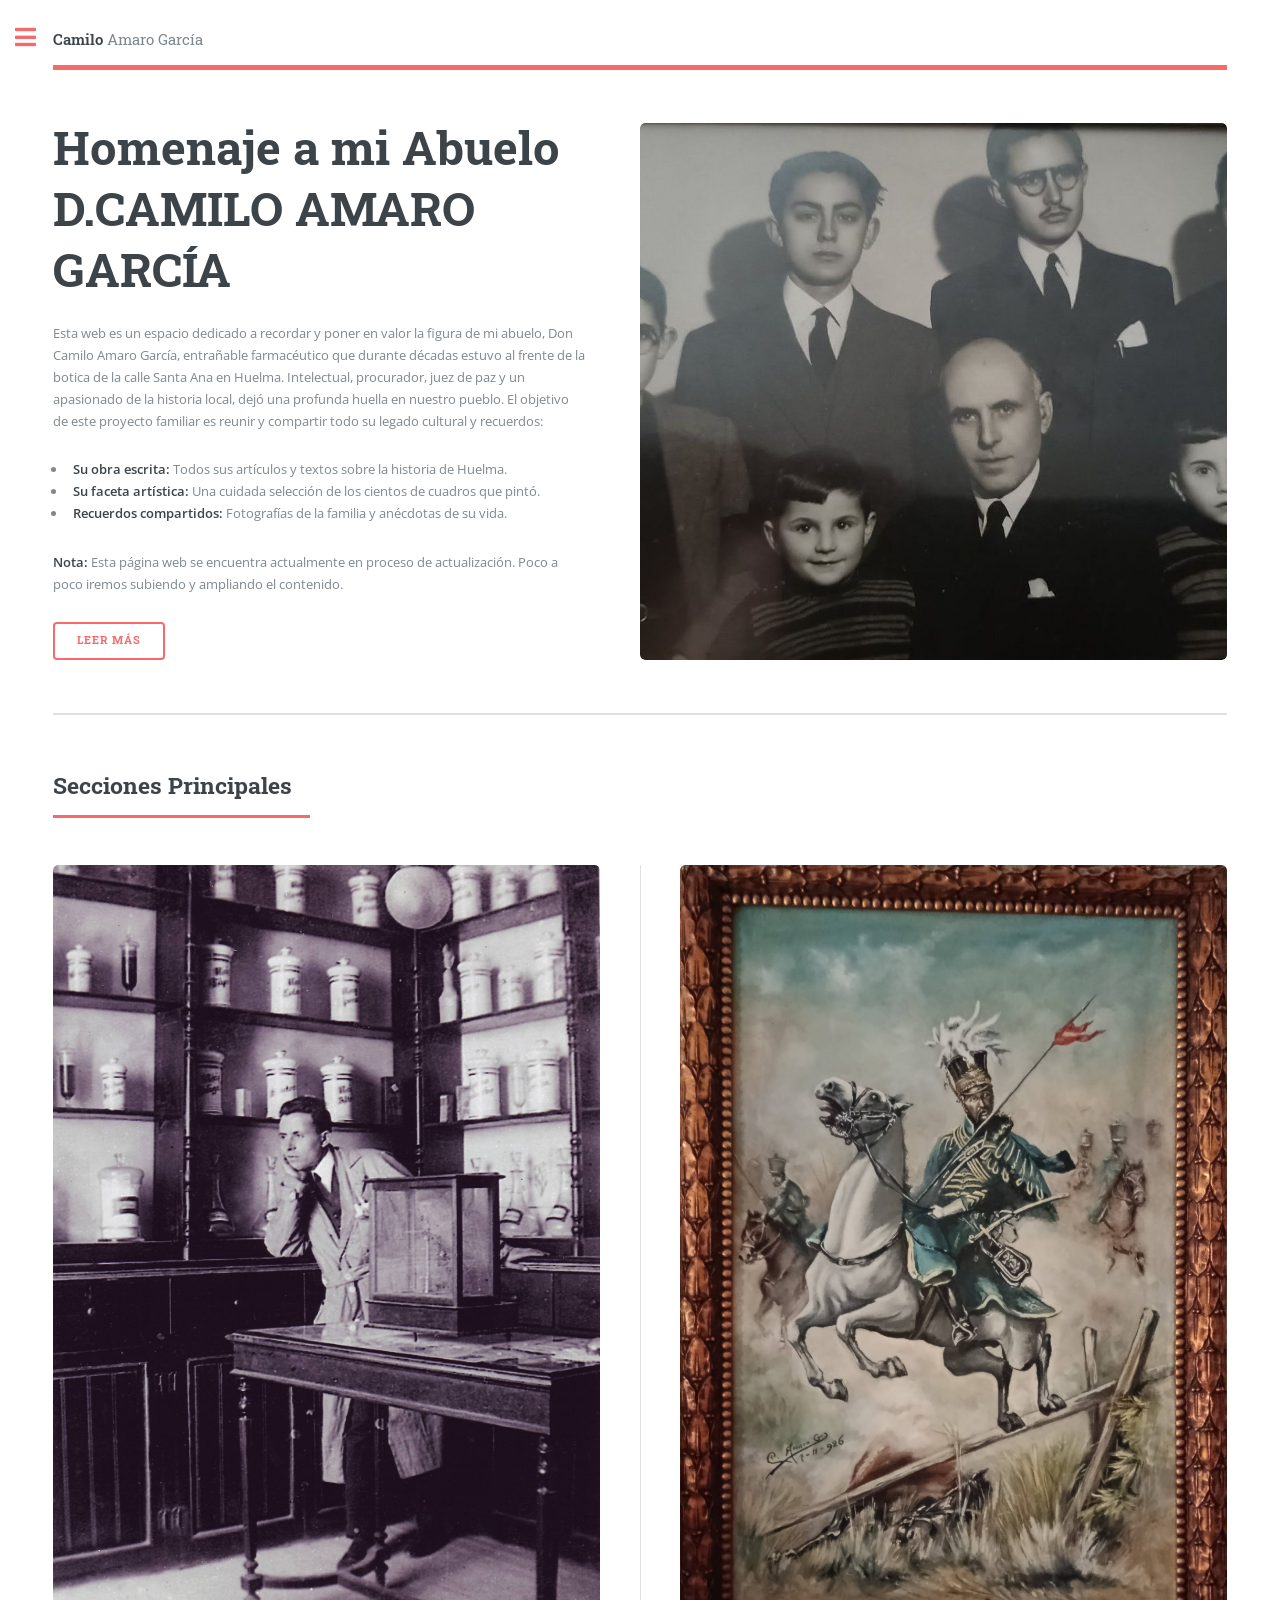
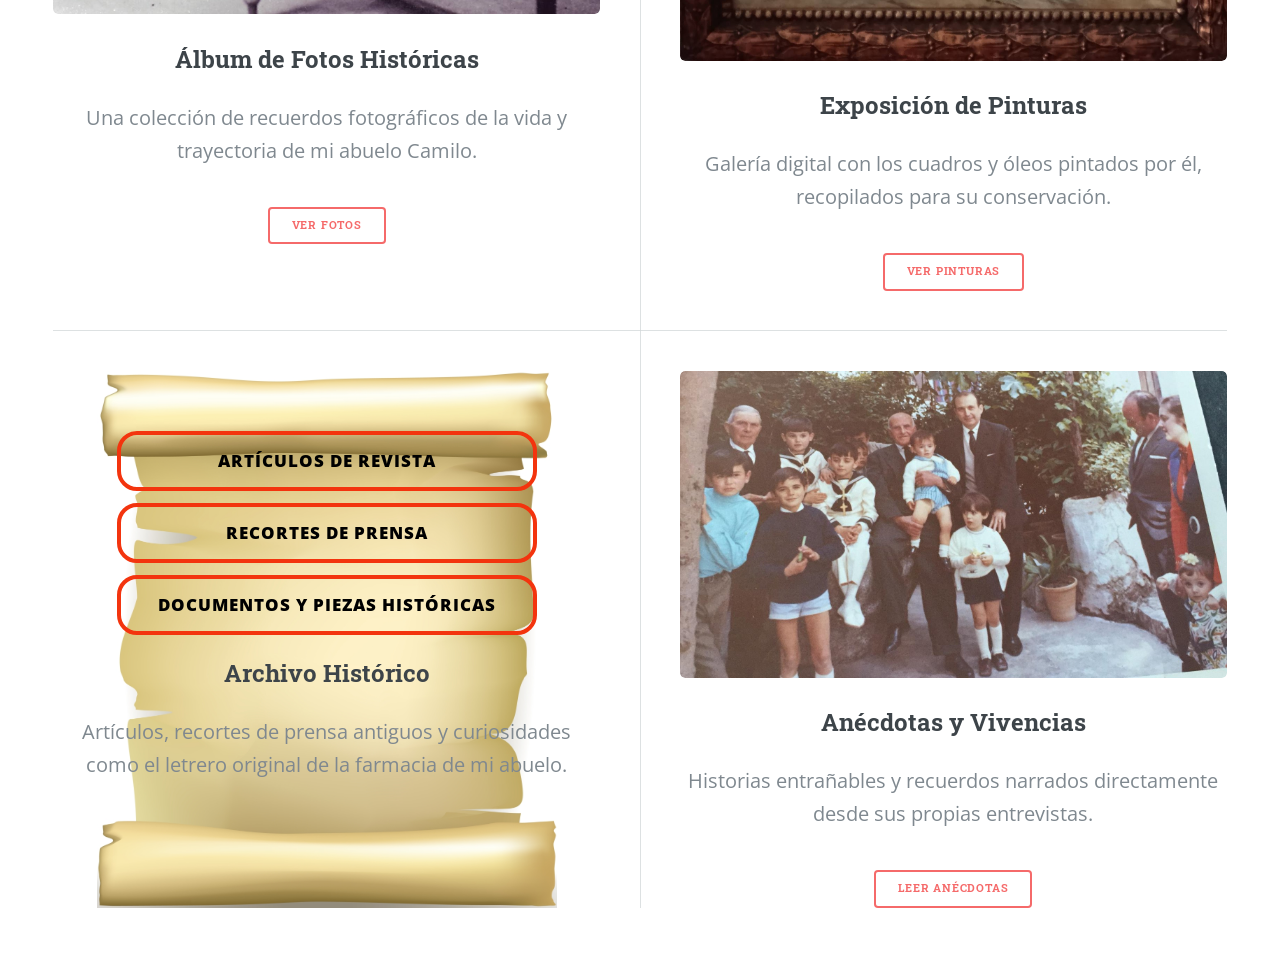
==== commit 4071349c: "pergamino-ok2" ====
--- a/index.html
+++ b/index.html
@@ -97,8 +97,9 @@
             </ul>
         </article>
 
-        <!-- 3. ACCESO A HEMEROTECA -->
-        <article class="seccion-archivo-historico">
+        <!-- 3. ACCESO A ARCHIVO HISTÓRICO -->
+        <article class="seccion-archivo-historico" style="background-image: url('fondos/pergamino2.jpg') !important; background-size: contain !important; background-repeat: no-repeat !important; background-position: center top !important; min-height: 400px !important; padding: 60px 15px 40px 15px !important;">
+
     
     <div class="contenedor-botones-archivo">
         <a href="articulos.html" class="boton-historico">
--- a/assets/css/main.css
+++ b/assets/css/main.css
@@ -2433,7 +2433,7 @@
     /* TU RUTA CORRECTA: Capa con opacidad y la imagen en la carpeta fondos */
     background-image: 
         linear-gradient(rgba(248, 248, 248, 0.5), rgba(248, 248, 248, 0.5)), 
-        url('./../../fondos/pergamino.jpg') !important;
+        url('./../../fondos/pergamino2.jpg') !important;
 }
 
 /* Ajuste sutil para que el pergamino se adapte bien en el móvil */
@@ -2516,30 +2516,62 @@
 .posts article p {
     font-size: 20px !important; /* Ajusta los textos a tu gusto (estaba en 20px) */
 }
+
 /* AJUSTE EXCLUSIVO PARA EL PERGAMINO EN EL MÓVIL */
-@media (max-width: 768px) {
-    article.seccion-archivo-historico {
-        /* MANTENEMOS TUS 4 NÚMEROS ORIGINALES (Pon aquí los tuyos exactos) */
-        padding: 70px 15px 40px 15px !important; 
-        
-        /* SOLO AÑADIMOS ESTO: El blindaje de altura para que el pergamino no se encoja */
-        min-height: 450px !important; 
-        
-        background-size: 100% 100% !important;
-        background-position: center center !important;
-    }
+/* ==========================================================================
+   SOLUCIÓN GEOMÉTRICA UNIFICADA (VÁLIDA PARA PC Y MÓVILES REALES)
+   ========================================================================== */
+
+/* 1. CONFIGURACIÓN DEL PERGAMINO CON ESCALA INTELIGENTE */
+article.seccion-archivo-historico {
+    position: relative !important;
+    background-repeat: no-repeat !important;
+    background-position: center center !important;
     
-    .seccion-archivo-historico .boton-historico span {
-        font-size: 1rem !important;
-    }
+    /* Usamos 'contain' para obligar a los móviles a mostrar los dobleces enteros */
+    background-size: contain !important; 
     
-    .seccion-archivo-historico .contenedor-botones-archivo {
-        gap: 12px !important;
-        margin-bottom: 20px !important;
-    }
+    /* El padding se adapta: 80px en PC y baja dinámicamente en pantallas pequeñas */
+    padding: calc(40px + 3vw) 20px !important; 
     
-    .seccion-archivo-historico .contenedor-botones-archivo a.boton-historico {
-        padding: 15px 10px !important;
-    }
-}
-
+    /* Altura mínima segura proporcional para que quepan tus 3 botones */
+    min-height: 420px !important; 
+}
+
+/* 2. TEXTOS INTEGRADOS CON FUENTE ADAPTABLE */
+.seccion-archivo-historico h3 {
+    font-size: calc(18px + 0.5vw) !important; /* Mide 24px en PC y baja solo a 18px en móvil */
+    text-align: center !important;
+}
+
+.seccion-archivo-historico p {
+    font-size: calc(14px + 0.3vw) !important; /* Mide 19px en PC y baja solo a 14px en móvil */
+    text-align: center !important;
+}
+
+/* 3. COMPACTACIÓN DE BOTONES PARA EVITAR EL DESBORDE */
+.seccion-archivo-historico .contenedor-botones-archivo {
+    display: flex !important;
+    flex-direction: column !important;
+    gap: 12px !important; 
+    width: 100% !important;
+    max-width: 420px !important; /* Estrechamos la caja para que entre en la silueta del pergamino */
+    margin: 0 auto 20px auto !important;
+}
+
+.seccion-archivo-historico .contenedor-botones-archivo a.boton-historico {
+    display: block !important;
+    width: 100% !important;
+    text-align: center !important;
+    text-decoration: none !important;
+    box-sizing: border-box !important;
+    background: transparent !important; 
+    border: 4px solid #f3340e !important; 
+    border-radius: 20px !important; 
+    padding: 12px 10px !important; /* Margen interno compacto para asegurar una sola línea */
+}
+
+.seccion-archivo-historico .boton-historico span {
+    font-size: calc(0.9rem + 0.2vw) !important; /* Escala de texto protegida contra zooms del sistema */
+}
+
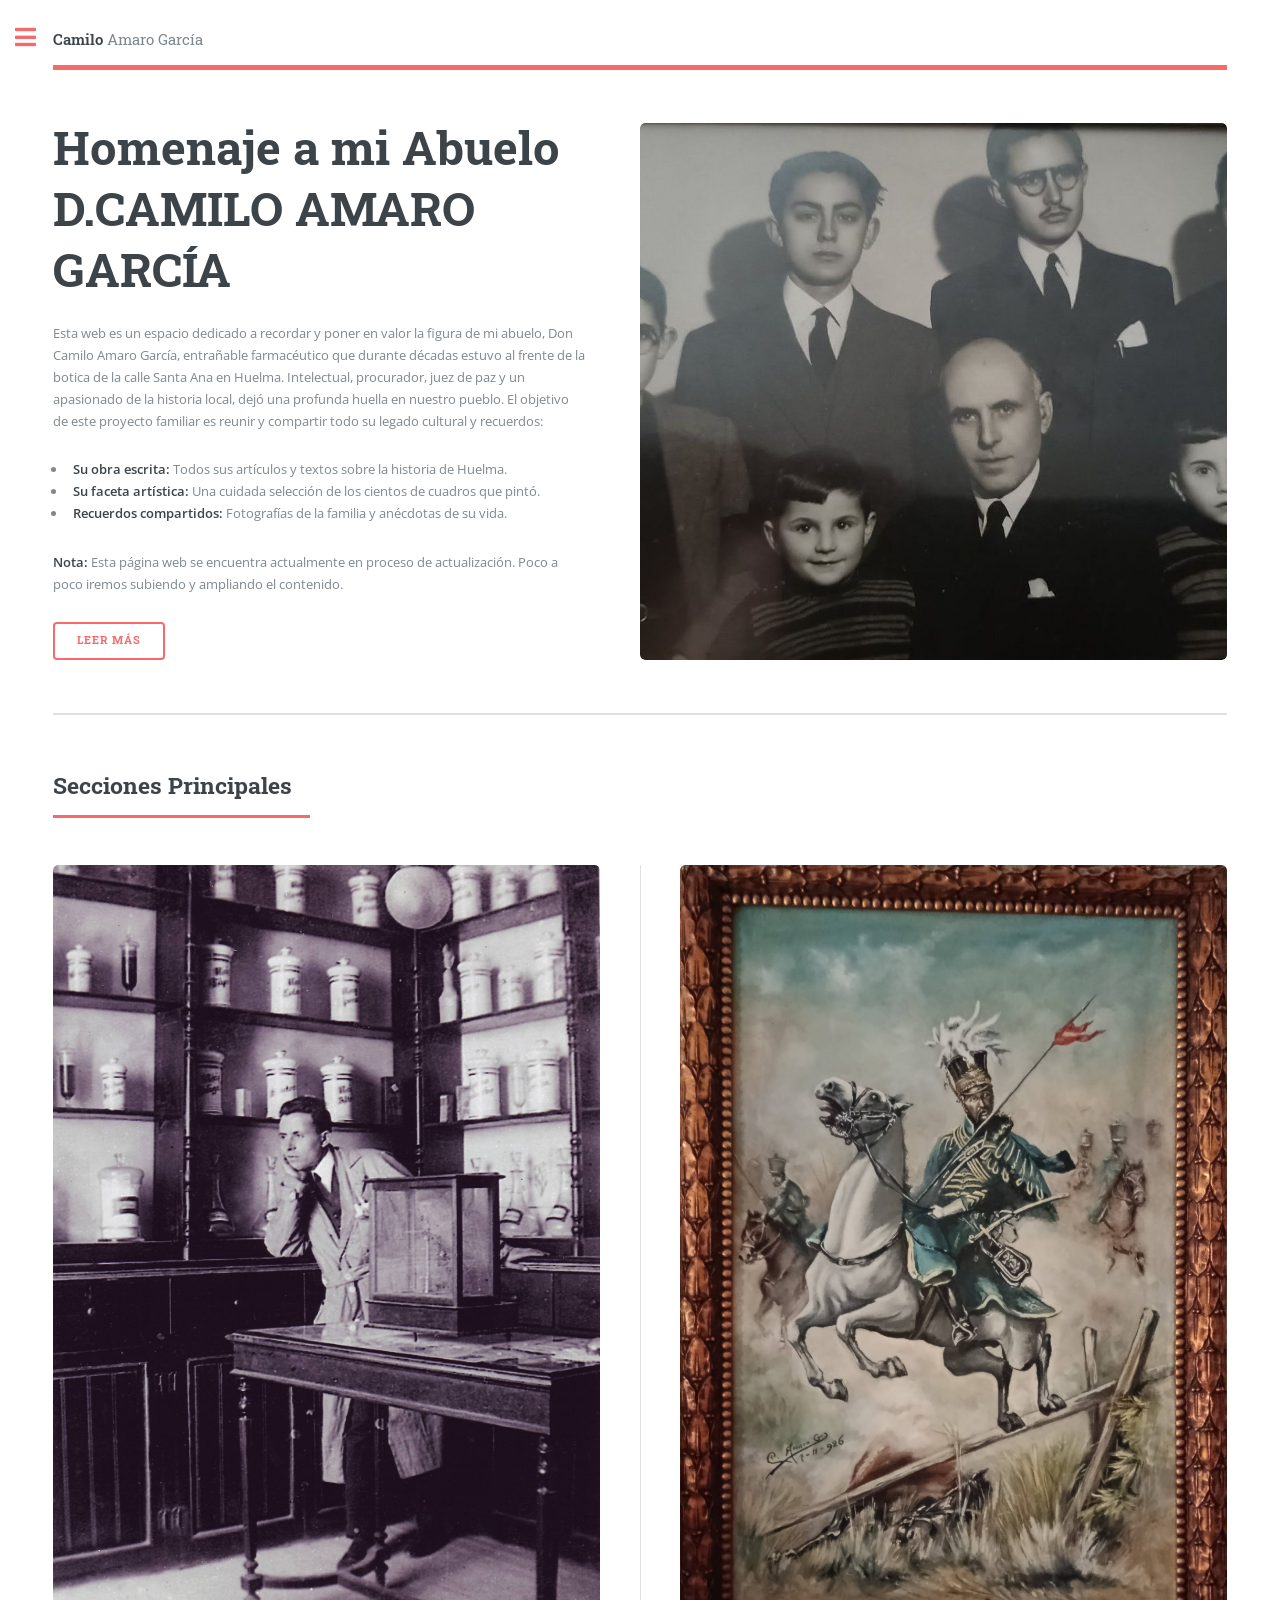
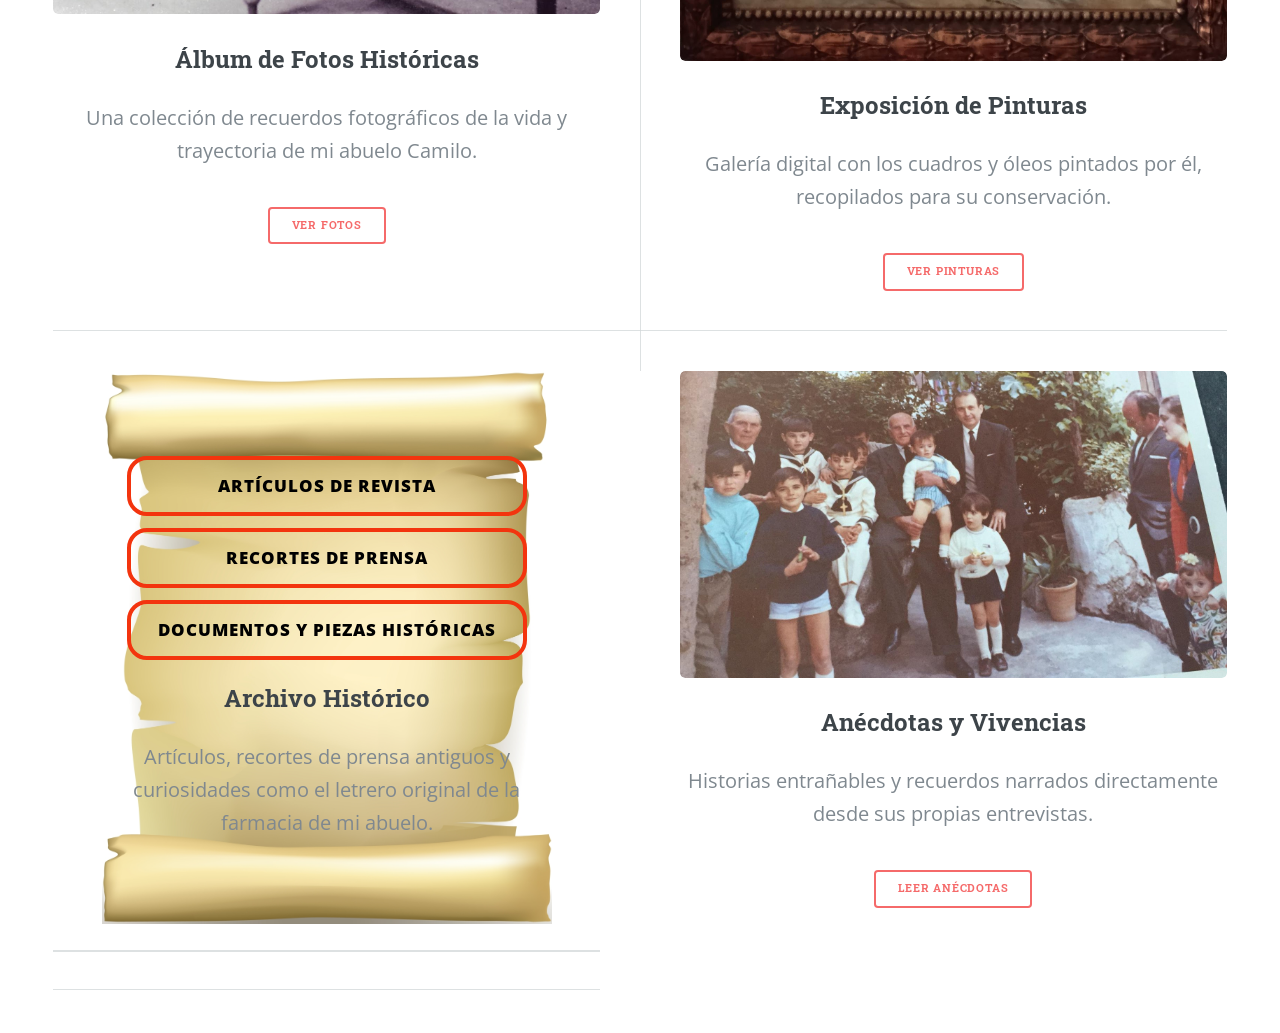
==== commit 092983fa: "cartel" ====
--- a/index.html
+++ b/index.html
@@ -8,7 +8,7 @@
 	<head>
 					
 
-		<title>Camilo Amaro García (WWW)</title>
+		<title>Camilo Amaro García (Pagina en Pruebas)</title>
 		<meta charset="utf-8" />
 		<meta name="viewport" content="width=device-width, initial-scale=1, user-scalable=no" />
 		<link rel="stylesheet" href="assets/css/main.css" />
@@ -98,8 +98,9 @@
         </article>
 
         <!-- 3. ACCESO A ARCHIVO HISTÓRICO -->
-        <article class="seccion-archivo-historico" style="background-image: url('fondos/pergamino2.jpg') !important; background-size: contain !important; background-repeat: no-repeat !important; background-position: center top !important; min-height: 400px !important; padding: 60px 15px 40px 15px !important;">
-
+        <article class="seccion-archivo-historico">
+            <!-- TU NUEVO DIV ENVOLVEDOR CON EL PERGAMINO -->
+    <div class="caja-pergamino">
     
     <div class="contenedor-botones-archivo">
         <a href="articulos.html" class="boton-historico">
@@ -115,8 +116,10 @@
 
     <h3>Archivo Histórico</h3>
     <p>Artículos, recortes de prensa antiguos y curiosidades como el letrero original de la farmacia de mi abuelo.</p>
-    
+    </div>
 </article>
+<hr class="major" />
+
 
         <!-- 4. ACCESO A ANÉCDOTAS -->
         <article>
--- a/assets/css/main.css
+++ b/assets/css/main.css
@@ -2422,38 +2422,102 @@
    CÓDIGO INTEGRADO, LIMPIO Y SIN REPETICIONES
    ========================================================================== */
 
-/* 1. CONFIGURACIÓN EXCLUSIVA DEL PERGAMINO (ARTÍCULO 3) */
+/* ==========================================================================
+   CONFIGURACIÓN GENERAL DE LAS 4 SECCIONES DE PORTADA
+   ========================================================================== */
+
+/* 1. ALINEACIÓN CENTRADA PARA LAS SECCIONES (RESPETANDO LAS COLUMNAS) */
+.posts article {
+    text-align: center !important;
+}
+
+/* Centra los botones inferiores de los artículos 1, 2 y 4 */
+.posts article ul.actions {
+    justify-content: center !important;
+    list-style: none !important;
+    padding: 0 !important;
+}
+
+/* Control de tamaño de letra general para los títulos y párrafos */
+.posts article h3 {
+    font-size: 24px !important; 
+}
+
+.posts article p {
+    font-size: 20px !important; 
+}
+
+
+/* ==========================================================================
+   CONFIGURACIÓN INTEGRADA EXCLUSIVA PARA EL PERGAMINO (ARTÍCULO 3)
+   ========================================================================== */
+
+/* 2. EL ARTICLE MANTIENE SU COMPORTAMIENTO NATIVO DE COLUMNA DE LA PLANTILLA */
 article.seccion-archivo-historico {
     position: relative !important;
+    padding: 0 !important;
+    
+    /* El espacio de separación compacto por abajo y la línea gris oficial */
+    margin-bottom: 2em !important; 
+    border-bottom: solid 2px rgba(210, 215, 217, 0.75) !important; 
+    padding-bottom: 2em !important; 
+}
+
+/* Por si el texto está envuelto en párrafos, spans o divs */
+article.seccion-archivo-historico p,
+article.seccion-archivo-historico span,
+article.seccion-archivo-historico div {
+    text-align: center !important;
+    margin-left: auto !important;
+    margin-right: auto !important;
+}
+
+/* 3. TU DIV ENVOLVEDOR PROTEGE EL TAMAÑO EN PC Y EN MÓVIL */
+.caja-pergamino {
+    background-image: url('./../../fondos/pergamino2.jpg') !important;
+    background-size: 100% 100% !important;
+    background-position: center center !important;
     background-repeat: no-repeat !important;
-    background-position: center center !important;
-    background-size: 100% auto !important;
-    padding: 80px 50px !important; /* Mantenemos tus márgenes originales que te gustaban */
     
-    /* TU RUTA CORRECTA: Capa con opacidad y la imagen en la carpeta fondos */
-    background-image: 
-        linear-gradient(rgba(248, 248, 248, 0.5), rgba(248, 248, 248, 0.5)), 
-        url('./../../fondos/pergamino2.jpg') !important;
-}
-
-/* Ajuste sutil para que el pergamino se adapte bien en el móvil */
-@media (max-width: 768px) {
-    article.seccion-archivo-historico {
-        padding: 50px 15px !important;
-    }
-}
-
-/* 2. CONTENEDOR DE LOS 3 BOTONES DE LA HEMEROTECA */
-.contenedor-botones-archivo {
+    /* Los 85px de arriba bajan los botones para no pisar el doblez */
+    padding: 85px 25px 45px 25px !important; 
+    min-height: 460px !important; 
+    
+    /* CONTROL DE GEOMETRÍA: Se adapta al móvil pero no se desparrama en el PC */
+    width: 100% !important;
+    max-width: 450px !important; 
+    margin: 0 auto !important; /* Centra el pergamino limpiamente dentro de su columna */
+    box-sizing: border-box !important;
+}
+
+/* Textos integrados con fuente adaptable dentro del pergamino */
+.seccion-archivo-historico h3 {
+    font-size: calc(18px + 0.5vw) !important; 
+    text-align: center !important;
+}
+
+.seccion-archivo-historico p {
+    font-size: calc(14px + 0.3vw) !important; 
+    text-align: center !important;
+}
+
+
+/* ==========================================================================
+   DISEÑO Y COMPACTACIÓN DE LOS 3 BOTONES DE LA HEMEROTECA
+   ========================================================================== */
+
+/* 4. CONTENEDOR QUE AGRUPA LOS BOTONES EN LA ZONA LISA DEL PAPEL */
+.seccion-archivo-historico .contenedor-botones-archivo {
     display: flex !important;
     flex-direction: column !important;
-    gap: 20px !important; 
+    margin-top: 35px !important; 
+    gap: 12px !important; 
     width: 100% !important;
-    max-width: 500px !important;
-    margin: 0 auto 35px auto !important;
-}
-
-/* DISEÑO DE LOS 3 BOTONES: TRANSPARENTES, BORDE NARANJA Y TEXTO ROJO */
+    max-width: 420px !important; 
+    margin: 0 auto 20px auto !important;
+}
+
+/* Estilo individual de los botones: Transparentes con tu nuevo color */
 .seccion-archivo-historico .contenedor-botones-archivo a.boton-historico {
     display: block !important;
     width: 100% !important;
@@ -2463,115 +2527,21 @@
     background: transparent !important; 
     border-radius: 20px !important; 
     transition: all 0.3s ease !important;
-
-    /* TU NUEVO COLOR MANTENIDO AL 100% */
     border: 4px solid #f3340e !important; 
-    
-    /* AJUSTE DE AIRE: Bajamos el relleno de los lados a 8px para ganar espacio */
-    padding: 15px 8px !important; 
-}
-
-
-/* Efecto hover de los 3 botones */
+    padding: 12px 10px !important; 
+}
+
+/* Efecto hover elegante al pasar el ratón */
 .seccion-archivo-historico .contenedor-botones-archivo a.boton-historico:hover {
     background-color: rgba(255, 153, 51, 0.1) !important;
 }
 
-/* El texto interior de los 3 botones */
+/* El texto interior de los 3 botones protegido contra zooms */
 .boton-historico span {
     color: #000000 !important; 
     font-weight: 800 !important;
-    font-size: 1.2rem !important;
+    font-size: calc(0.9rem + 0.2vw) !important; 
     text-transform: uppercase !important;
     letter-spacing: 1px !important;
     display: block !important;
 }
-
-/* 3. ALINEACIÓN CENTRADA PARA LAS 4 SECCIONES (RESPETANDO LAS COLUMNAS) */
-.posts article {
-    text-align: center !important;
-}
-
-/* Centra los botones inferiores de los artículos 1, 2 y 4 */
-.posts article ul.actions {
-    justify-content: center !important;
-    list-style: none !important;
-    padding: 0 !important;
-}
-
-/* Por si el texto de la sección 3 está envuelto en párrafos, spans o divs */
-article.seccion-archivo-historico p,
-article.seccion-archivo-historico span,
-article.seccion-archivo-historico div {
-    text-align: center !important;
-    margin-left: auto !important;
-    margin-right: auto !important;
-}
-
-/* 4. CONTROL DE TAMAÑO DE LETRA SOLO PARA LAS 4 SECCIONES DE PORTADA */
-.posts article h3 {
-    font-size: 24px !important; /* Ajusta los títulos a tu gusto */
-}
-
-.posts article p {
-    font-size: 20px !important; /* Ajusta los textos a tu gusto (estaba en 20px) */
-}
-
-/* AJUSTE EXCLUSIVO PARA EL PERGAMINO EN EL MÓVIL */
-/* ==========================================================================
-   SOLUCIÓN GEOMÉTRICA UNIFICADA (VÁLIDA PARA PC Y MÓVILES REALES)
-   ========================================================================== */
-
-/* 1. CONFIGURACIÓN DEL PERGAMINO CON ESCALA INTELIGENTE */
-article.seccion-archivo-historico {
-    position: relative !important;
-    background-repeat: no-repeat !important;
-    background-position: center center !important;
-    
-    /* Usamos 'contain' para obligar a los móviles a mostrar los dobleces enteros */
-    background-size: contain !important; 
-    
-    /* El padding se adapta: 80px en PC y baja dinámicamente en pantallas pequeñas */
-    padding: calc(40px + 3vw) 20px !important; 
-    
-    /* Altura mínima segura proporcional para que quepan tus 3 botones */
-    min-height: 420px !important; 
-}
-
-/* 2. TEXTOS INTEGRADOS CON FUENTE ADAPTABLE */
-.seccion-archivo-historico h3 {
-    font-size: calc(18px + 0.5vw) !important; /* Mide 24px en PC y baja solo a 18px en móvil */
-    text-align: center !important;
-}
-
-.seccion-archivo-historico p {
-    font-size: calc(14px + 0.3vw) !important; /* Mide 19px en PC y baja solo a 14px en móvil */
-    text-align: center !important;
-}
-
-/* 3. COMPACTACIÓN DE BOTONES PARA EVITAR EL DESBORDE */
-.seccion-archivo-historico .contenedor-botones-archivo {
-    display: flex !important;
-    flex-direction: column !important;
-    gap: 12px !important; 
-    width: 100% !important;
-    max-width: 420px !important; /* Estrechamos la caja para que entre en la silueta del pergamino */
-    margin: 0 auto 20px auto !important;
-}
-
-.seccion-archivo-historico .contenedor-botones-archivo a.boton-historico {
-    display: block !important;
-    width: 100% !important;
-    text-align: center !important;
-    text-decoration: none !important;
-    box-sizing: border-box !important;
-    background: transparent !important; 
-    border: 4px solid #f3340e !important; 
-    border-radius: 20px !important; 
-    padding: 12px 10px !important; /* Margen interno compacto para asegurar una sola línea */
-}
-
-.seccion-archivo-historico .boton-historico span {
-    font-size: calc(0.9rem + 0.2vw) !important; /* Escala de texto protegida contra zooms del sistema */
-}
-
